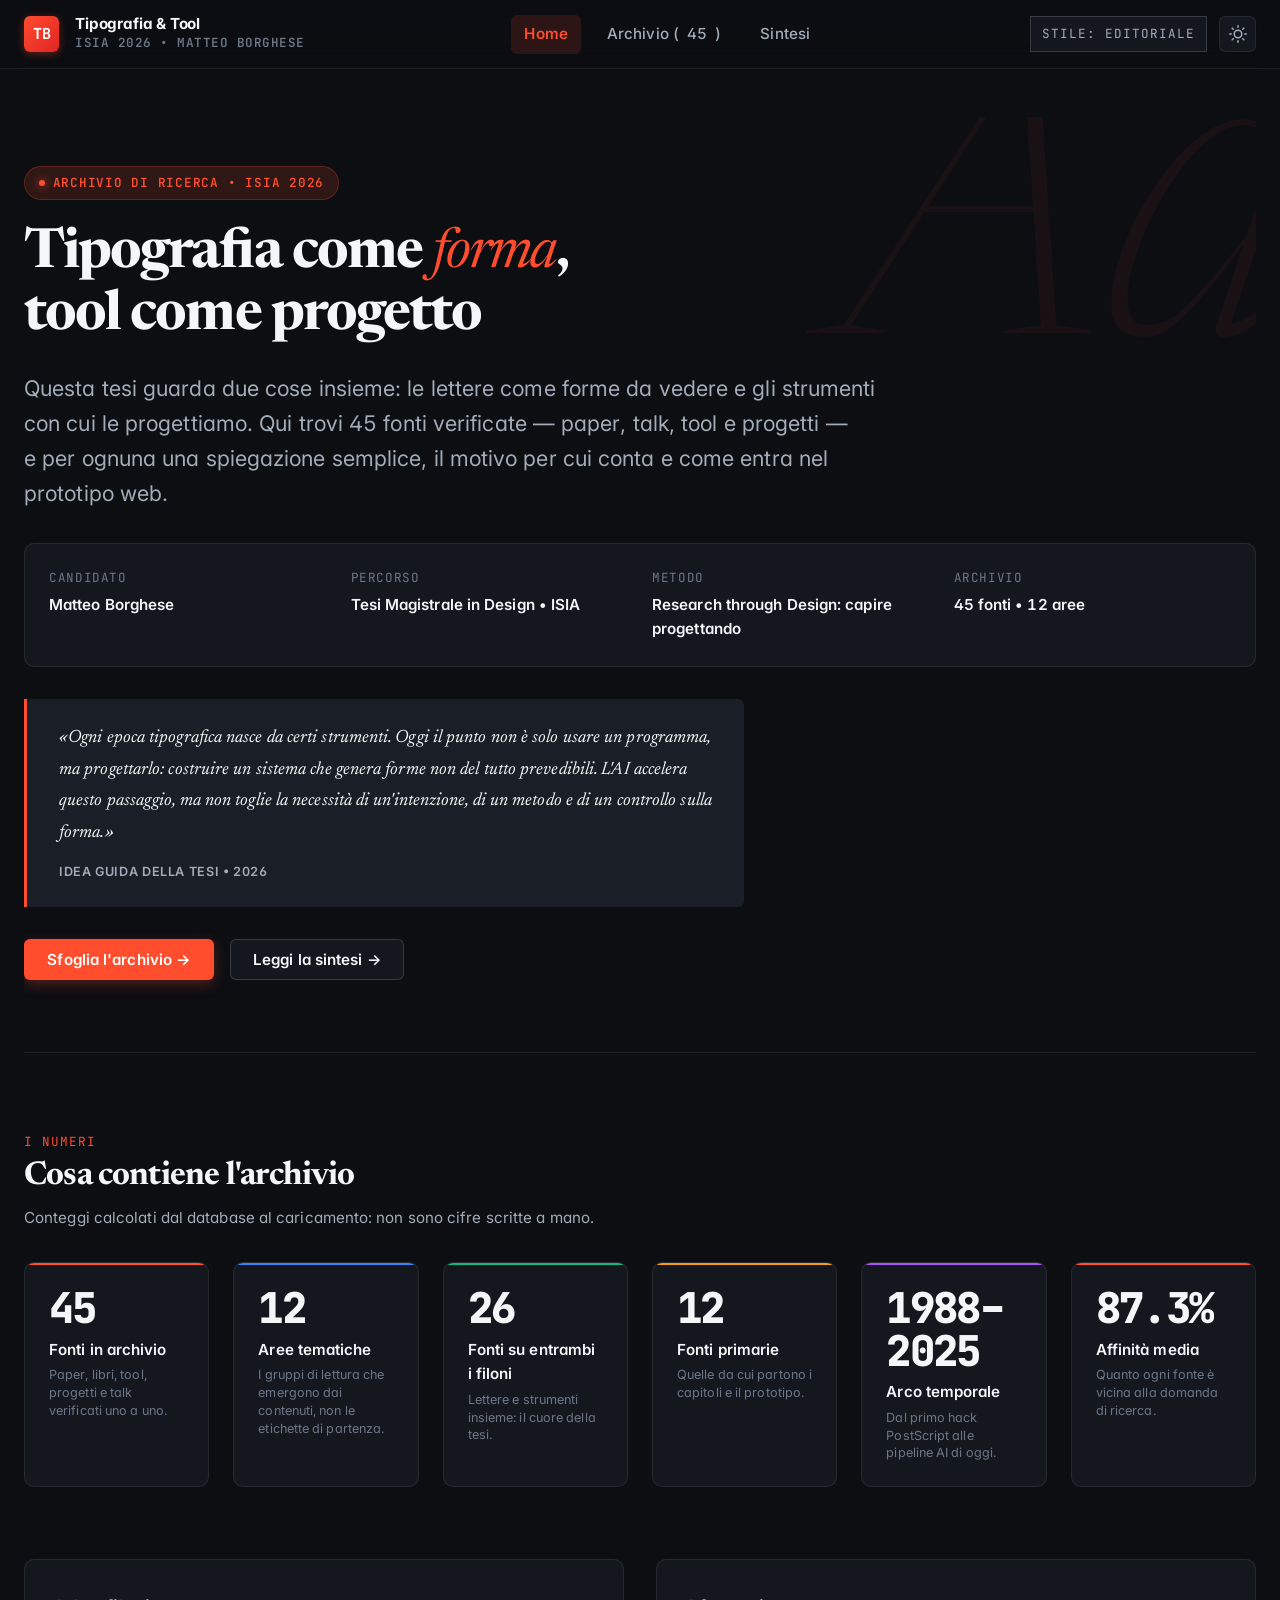
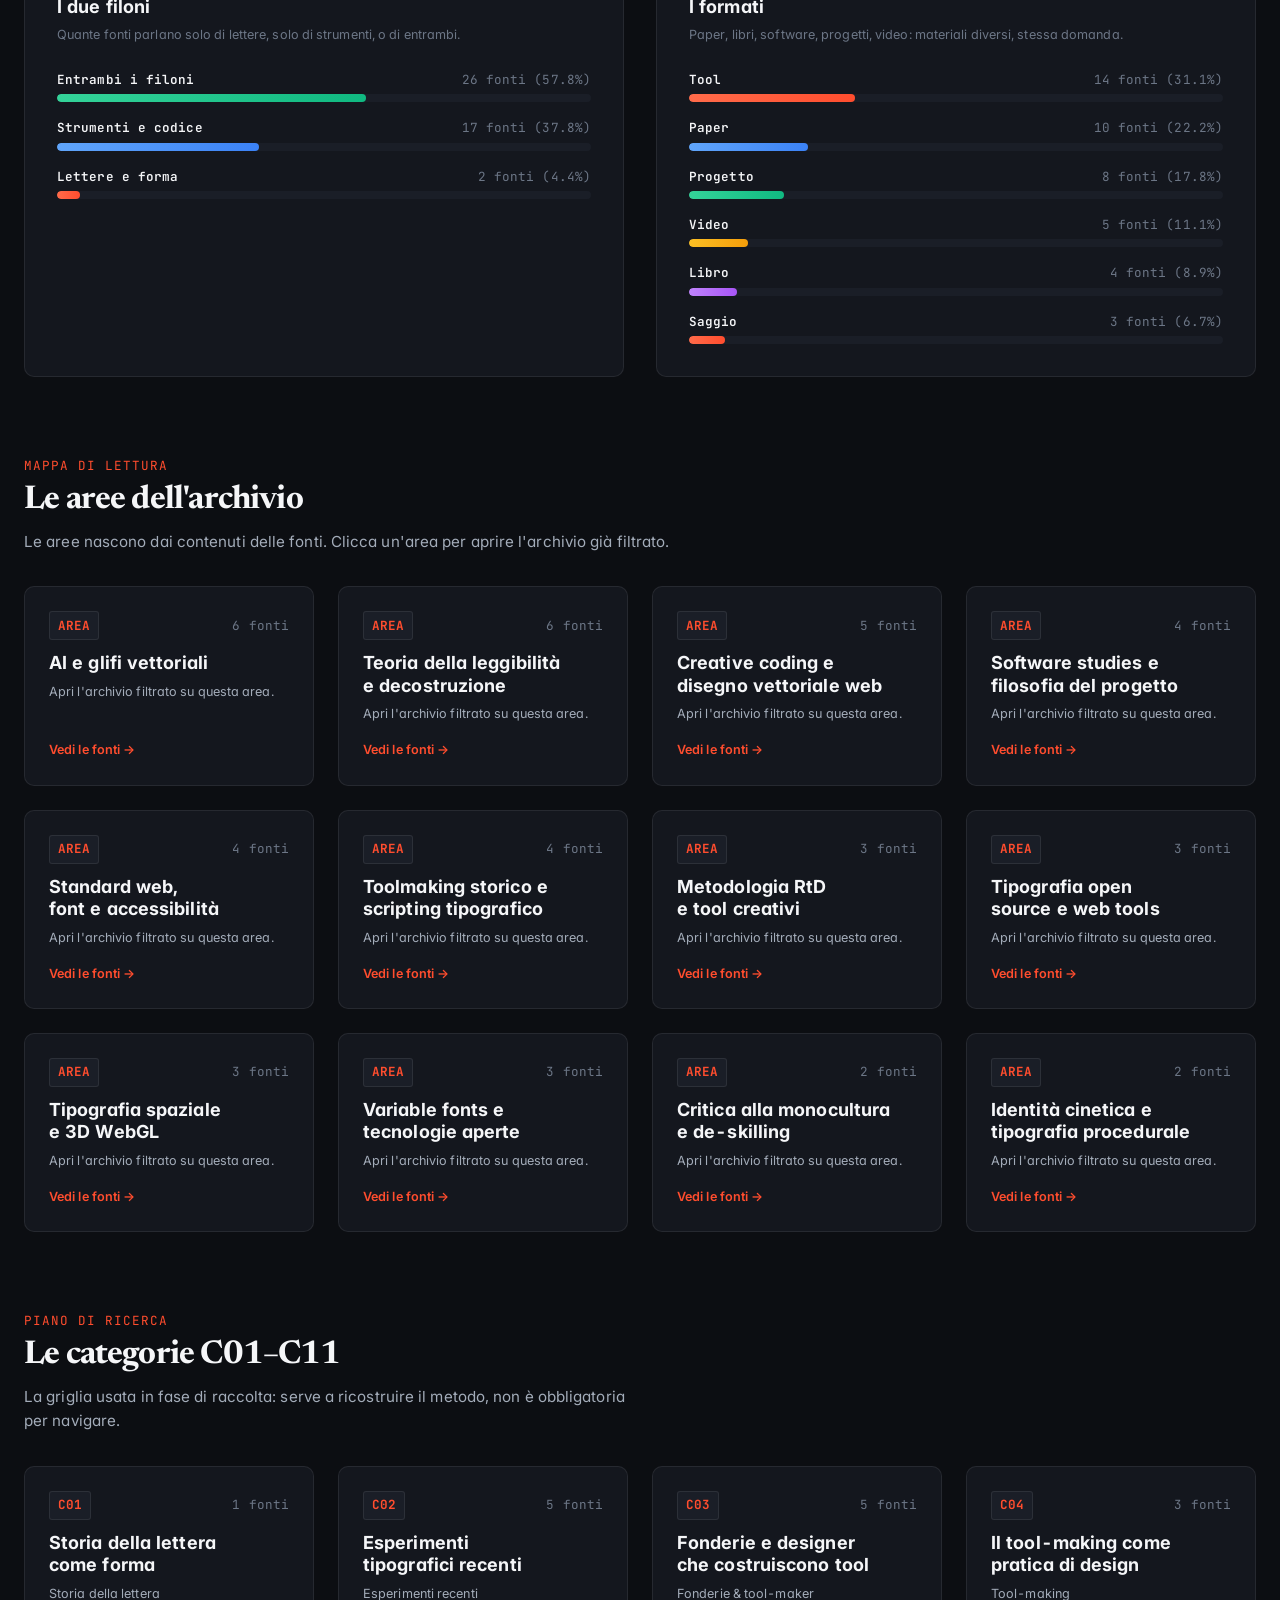
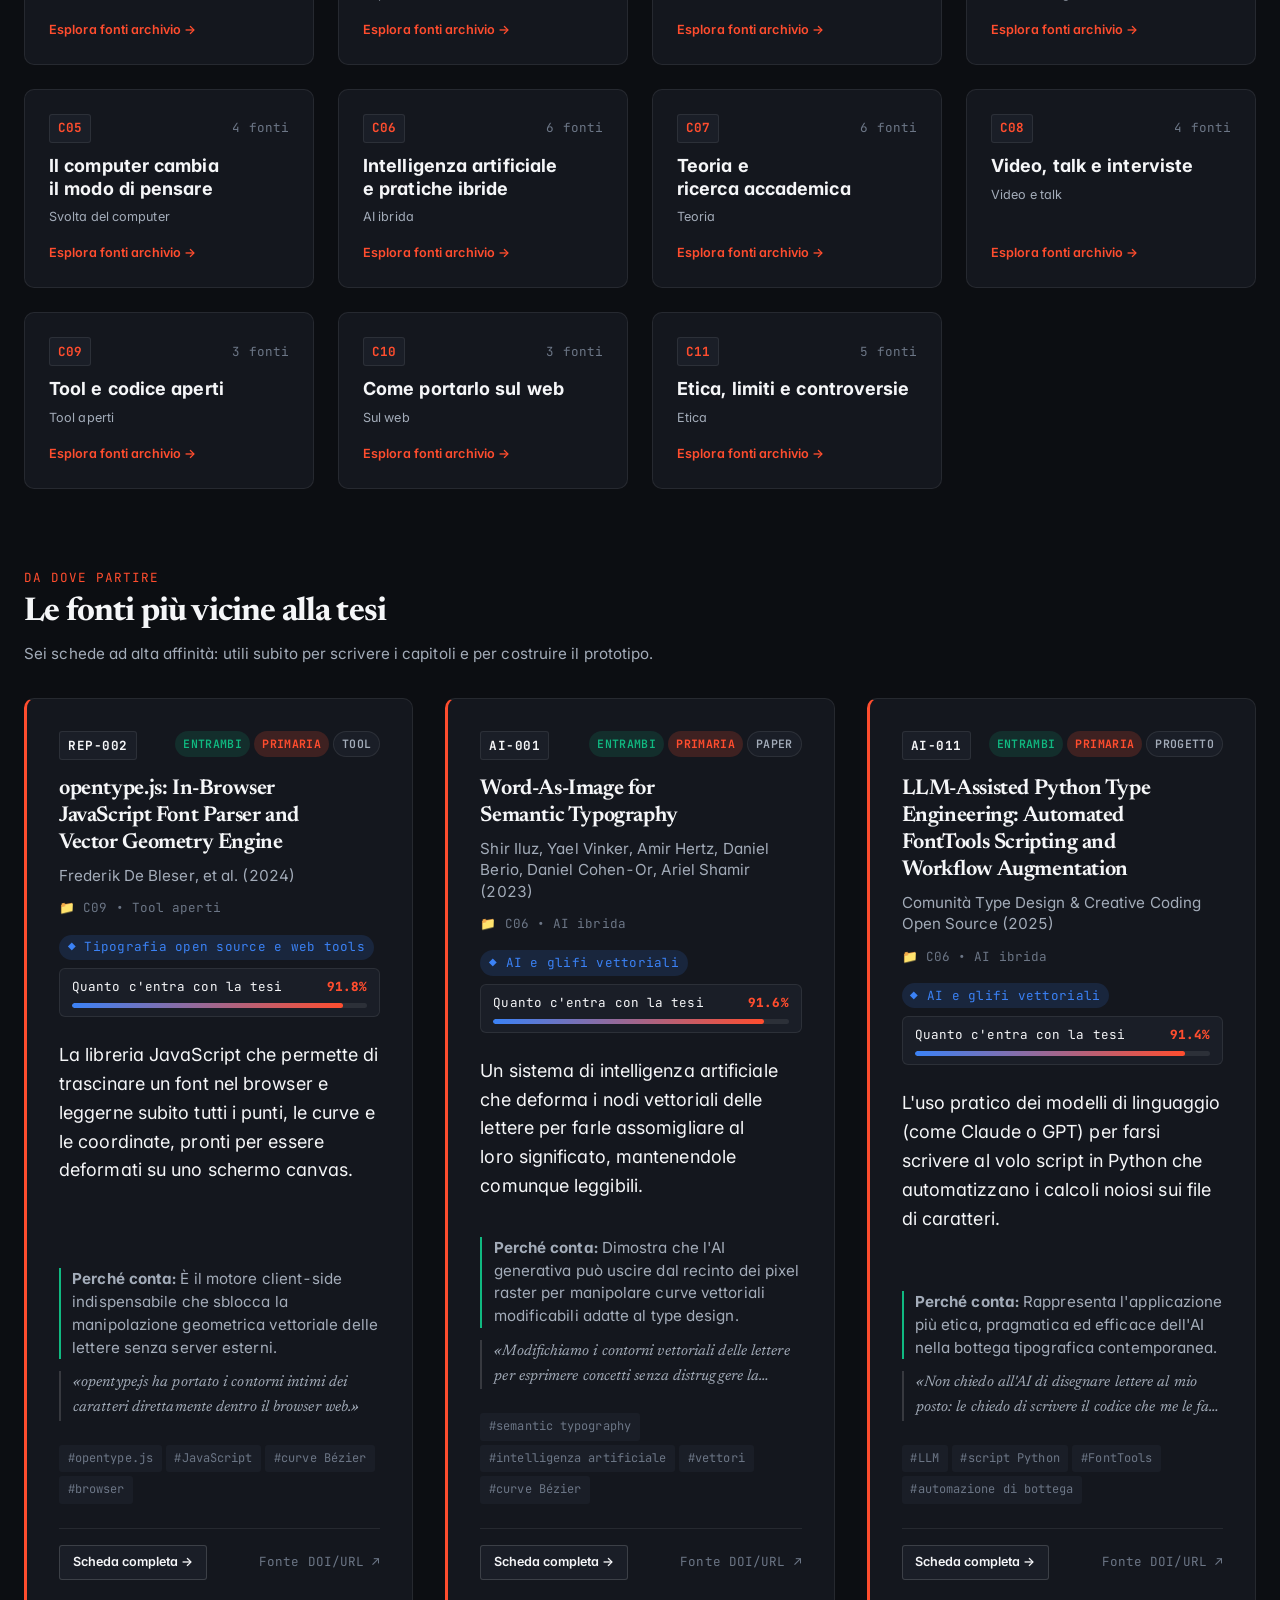
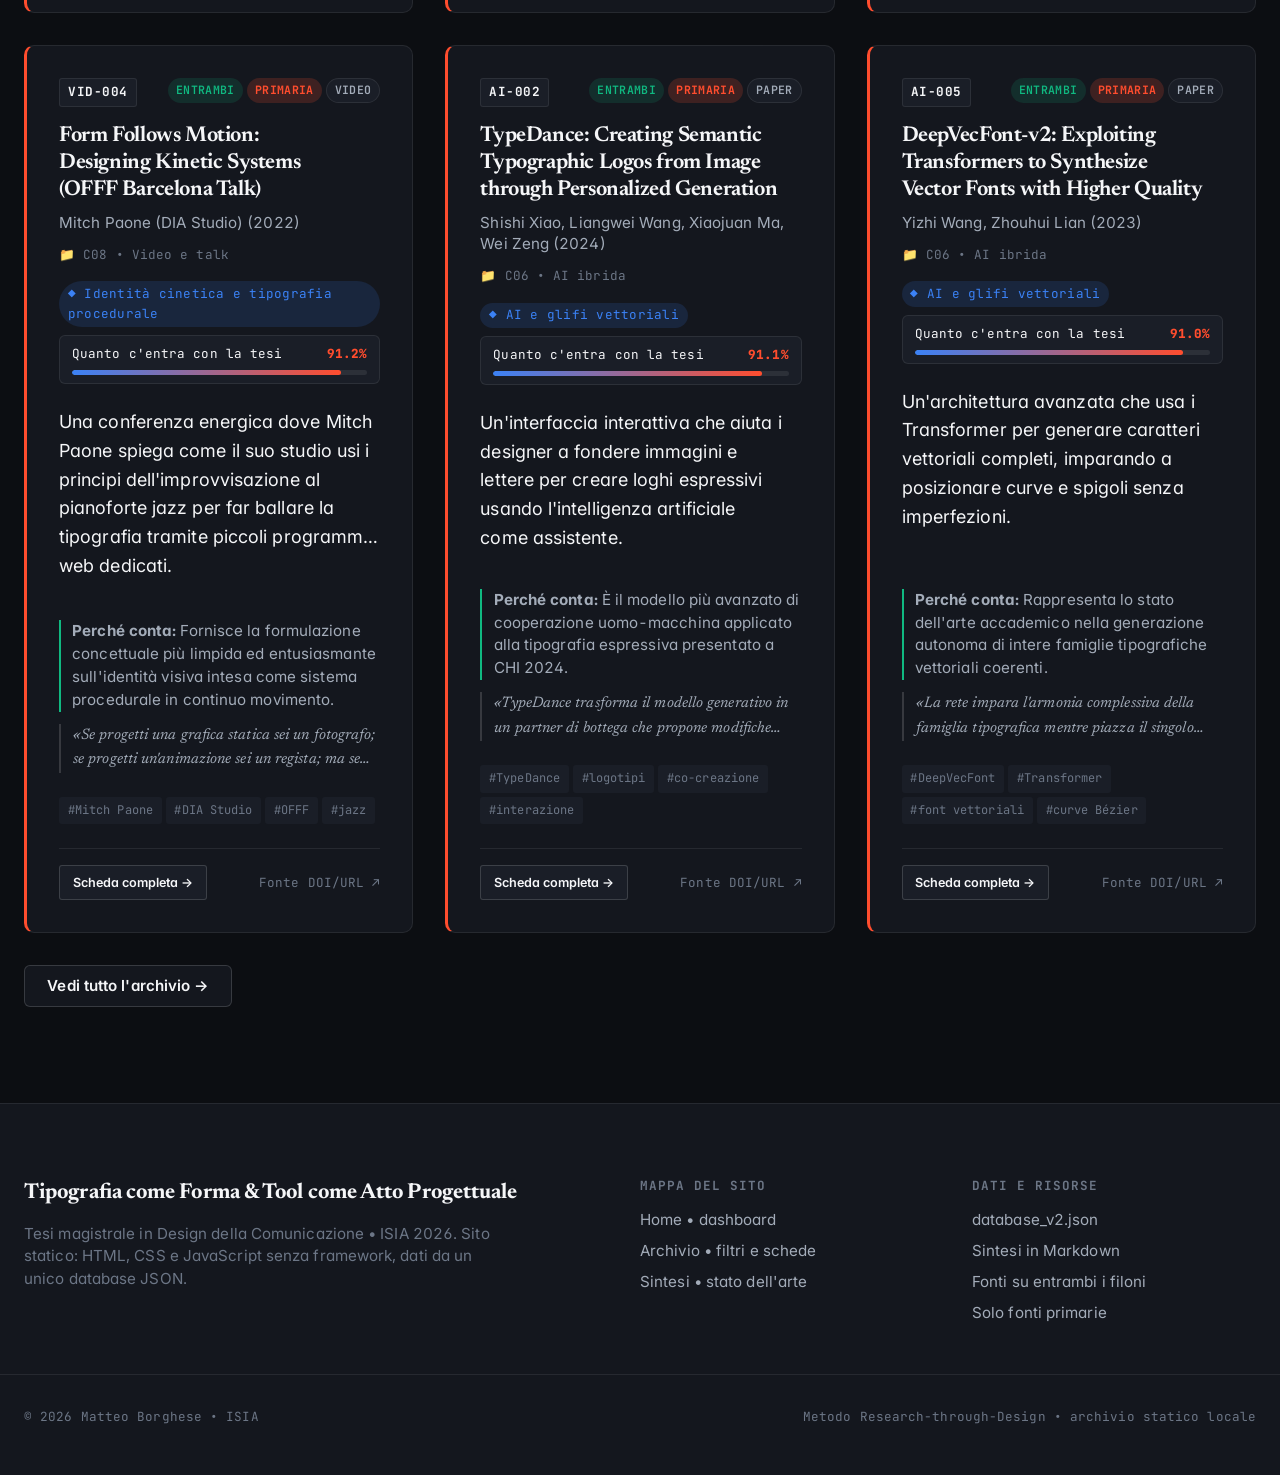
==== index.html @ 080c9d5a "Initial commit" ====
<!DOCTYPE html>
<html lang="it">
<head>
  <meta charset="UTF-8">
  <meta name="viewport" content="width=device-width, initial-scale=1.0">
  <title>Tipografia come Forma & Tool come Atto Progettuale | Tesi ISIA 2026</title>
  <meta name="description" content="Archivio di ricerca della tesi: fonti verificate su tipografia come forma e tool come atto progettuale.">
  <link rel="stylesheet" href="style.css">
  <link rel="stylesheet" href="swiss.css">
</head>
<body>
  <div class="reading-bar"></div>

  <header class="site-header">
    <div class="container nav-inner">
      <a href="index.html" class="brand">
        <span class="brand-monogram">TB</span>
        <span class="brand-text">
          <span class="brand-title">Tipografia & Tool</span>
          <span class="brand-meta">ISIA 2026 • Matteo Borghese</span>
        </span>
      </a>
      <nav>
        <ul class="nav-menu">
          <li><a class="nav-link active" href="index.html">Home</a></li>
          <li><a class="nav-link" href="sources.html">Archivio (<span class="js-source-count">45</span>)</a></li>
          <li><a class="nav-link" href="synthesis.html">Sintesi</a></li>
        </ul>
      </nav>
      <div class="nav-actions">
        <button type="button" class="theme-btn" aria-label="Cambia tema"></button>
      </div>
    </div>
  </header>

  <main class="site-main">
    <div class="container">

      <section class="hero">
        <span class="hero-pill">Archivio di ricerca • ISIA 2026</span>
        <h1 class="hero-title">Tipografia come <em>forma</em>, tool come progetto</h1>
        <p class="hero-subtitle">
          Questa tesi guarda due cose insieme: le lettere come forme da vedere e gli
          strumenti con cui le progettiamo. Qui trovi <span class="js-source-count">45</span>
          fonti verificate — paper, talk, tool e progetti — e per ognuna una spiegazione
          semplice, il motivo per cui conta e come entra nel prototipo web.
        </p>
        <div class="hero-meta-grid">
          <div class="hero-meta-item">
            <span class="hero-meta-label">Candidato</span>
            <span class="hero-meta-val">Matteo Borghese</span>
          </div>
          <div class="hero-meta-item">
            <span class="hero-meta-label">Percorso</span>
            <span class="hero-meta-val">Tesi Magistrale in Design • ISIA</span>
          </div>
          <div class="hero-meta-item">
            <span class="hero-meta-label">Metodo</span>
            <span class="hero-meta-val">Research through Design: capire progettando</span>
          </div>
          <div class="hero-meta-item">
            <span class="hero-meta-label">Archivio</span>
            <span class="hero-meta-val"><span class="js-source-count">45</span> fonti • 12 aree</span>
          </div>
        </div>
        <blockquote class="hero-quote">
          «Ogni epoca tipografica nasce da certi strumenti. Oggi il punto non è solo usare
          un programma, ma progettarlo: costruire un sistema che genera forme non del tutto
          prevedibili. L'AI accelera questo passaggio, ma non toglie la necessità di
          un'intenzione, di un metodo e di un controllo sulla forma.»
          <cite>Idea guida della tesi • 2026</cite>
        </blockquote>
        <div class="hero-cta">
          <a class="btn btn-primary" href="sources.html">Sfoglia l'archivio →</a>
          <a class="btn btn-secondary" href="synthesis.html">Leggi la sintesi →</a>
        </div>
      </section>

      <section class="section-heading">
        <span class="section-label">I numeri</span>
        <h2 class="section-title">Cosa contiene l'archivio</h2>
        <p class="section-desc">Conteggi calcolati dal database al caricamento: non sono cifre scritte a mano.</p>
      </section>
      <div class="stats-grid">
        <div class="stat-card stat-accent-vermilion">
          <div class="stat-num" id="statTotal">–</div>
          <div class="stat-label">Fonti in archivio</div>
          <div class="stat-desc">Paper, libri, tool, progetti e talk verificati uno a uno.</div>
        </div>
        <div class="stat-card stat-accent-cobalt">
          <div class="stat-num" id="statCategories">–</div>
          <div class="stat-label">Aree tematiche</div>
          <div class="stat-desc">I gruppi di lettura che emergono dai contenuti, non le etichette di partenza.</div>
        </div>
        <div class="stat-card stat-accent-emerald">
          <div class="stat-num" id="statThreadBoth">–</div>
          <div class="stat-label">Fonti su entrambi i filoni</div>
          <div class="stat-desc">Lettere e strumenti insieme: il cuore della tesi.</div>
        </div>
        <div class="stat-card stat-accent-amber">
          <div class="stat-num" id="statPrimary">–</div>
          <div class="stat-label">Fonti primarie</div>
          <div class="stat-desc">Quelle da cui partono i capitoli e il prototipo.</div>
        </div>
        <div class="stat-card stat-accent-purple">
          <div class="stat-num" id="statYears">–</div>
          <div class="stat-label">Arco temporale</div>
          <div class="stat-desc">Dal primo hack PostScript alle pipeline AI di oggi.</div>
        </div>
        <div class="stat-card stat-accent-vermilion">
          <div class="stat-num" id="statAvgAffinity">–</div>
          <div class="stat-label">Affinità media</div>
          <div class="stat-desc">Quanto ogni fonte è vicina alla domanda di ricerca.</div>
        </div>
      </div>

      <section class="distribution-row">
        <div class="dist-box">
          <div class="dist-box-title">I due filoni</div>
          <p class="dist-box-desc">Quante fonti parlano solo di lettere, solo di strumenti, o di entrambi.</p>
          <div class="chart-bar-group" id="threadBars"></div>
        </div>
        <div class="dist-box">
          <div class="dist-box-title">I formati</div>
          <p class="dist-box-desc">Paper, libri, software, progetti, video: materiali diversi, stessa domanda.</p>
          <div class="chart-bar-group" id="typeBars"></div>
        </div>
      </section>

      <section class="section-heading">
        <span class="section-label">Mappa di lettura</span>
        <h2 class="section-title">Le aree dell'archivio</h2>
        <p class="section-desc">Le aree nascono dai contenuti delle fonti. Clicca un'area per aprire l'archivio già filtrato.</p>
      </section>
      <div class="categories-grid" id="clustersGrid"></div>

      <section class="section-heading">
        <span class="section-label">Piano di ricerca</span>
        <h2 class="section-title">Le categorie C01–C11</h2>
        <p class="section-desc">La griglia usata in fase di raccolta: serve a ricostruire il metodo, non è obbligatoria per navigare.</p>
      </section>
      <div class="categories-grid" id="categoriesGrid"></div>

      <section class="section-heading">
        <span class="section-label">Da dove partire</span>
        <h2 class="section-title">Le fonti più vicine alla tesi</h2>
        <p class="section-desc">Sei schede ad alta affinità: utili subito per scrivere i capitoli e per costruire il prototipo.</p>
      </section>
      <div class="sources-grid" id="topSourcesGrid"></div>
      <p style="margin-top: var(--space-lg);">
        <a class="btn btn-secondary" href="sources.html">Vedi tutto l'archivio →</a>
      </p>

    </div>
  </main>

  <footer class="site-footer">
    <div class="container footer-inner">
      <div class="footer-col-thesis">
        <div class="footer-thesis-title">Tipografia come Forma & Tool come Atto Progettuale</div>
        <p class="footer-thesis-desc">
          Tesi magistrale in Design della Comunicazione • ISIA 2026.
          Sito statico: HTML, CSS e JavaScript senza framework, dati da un unico database JSON.
        </p>
      </div>
      <div>
        <div class="footer-links-title">Mappa del sito</div>
        <ul class="footer-links-list">
          <li><a class="footer-link" href="index.html">Home • dashboard</a></li>
          <li><a class="footer-link" href="sources.html">Archivio • filtri e schede</a></li>
          <li><a class="footer-link" href="synthesis.html">Sintesi • stato dell'arte</a></li>
        </ul>
      </div>
      <div>
        <div class="footer-links-title">Dati e risorse</div>
        <ul class="footer-links-list">
          <li><a class="footer-link" href="./data/database_v2.json">database_v2.json</a></li>
          <li><a class="footer-link" href="./data/STATE_OF_THE_ART.md">Sintesi in Markdown</a></li>
          <li><a class="footer-link" href="sources.html?thread=ENTRAMBI">Fonti su entrambi i filoni</a></li>
          <li><a class="footer-link" href="sources.html?priority=PRIMARIA">Solo fonti primarie</a></li>
        </ul>
      </div>
    </div>
    <div class="container footer-bottom">
      <span>© 2026 Matteo Borghese • ISIA</span>
      <span>Metodo Research-through-Design • archivio statico locale</span>
    </div>
  </footer>

  <script src="app.js"></script>
  <script src="swiss-switch.js"></script>
</body>
</html>
---- style.css ----
/* ==========================================================================
   TESI DI LAUREA MAGISTRALE ISIA 2026 — MATTEO BORGHESE
   ARCHIVIO DI RICERCA: TIPOGRAFIA COME FORMA & TOOL COME ATTO PROGETTUALE
   Design System Tipografico & Stili Globali
   ========================================================================== */

@import url('https://fonts.googleapis.com/css2?family=Inter:ital,opsz,wght@0,14..32,100..900;1,14..32,100..900&family=JetBrains+Mono:ital,wght@0,100..800;1,100..800&family=Newsreader:ital,opsz,wght@0,6..72,200..800;1,6..72,200..800&display=swap');

/* --- 1. VARIABILI DESIGN SYSTEM --- */
:root {
  /* Tipografia */
  --font-sans: 'Inter', -apple-system, BlinkMacSystemFont, 'Segoe UI', Roboto, Helvetica, Arial, sans-serif;
  --font-serif: 'Newsreader', Georgia, 'Times New Roman', serif;
  --font-mono: 'JetBrains Mono', 'SF Mono', Consolas, Monaco, monospace;

  /* Scala modulare fluida (Fluid Typography via clamp) */
  --step--2: clamp(0.70rem, 0.67rem + 0.15vw, 0.80rem);
  --step--1: clamp(0.84rem, 0.80rem + 0.20vw, 0.95rem);
  --step-0: clamp(1.00rem, 0.93rem + 0.35vw, 1.125rem);
  --step-1: clamp(1.18rem, 1.08rem + 0.52vw, 1.35rem);
  --step-2: clamp(1.40rem, 1.25rem + 0.75vw, 1.65rem);
  --step-3: clamp(1.68rem, 1.45rem + 1.15vw, 2.05rem);
  --step-4: clamp(2.05rem, 1.70rem + 1.75vw, 2.65rem);
  --step-5: clamp(2.50rem, 2.00rem + 2.50vw, 3.45rem);

  /* Interlinea & Ritmica tipografica */
  --lh-tight: 1.12;
  --lh-heading: 1.25;
  --lh-body: 1.62;
  --lh-relaxed: 1.75;
  --measure-prose: 68ch;
  --measure-narrow: 45ch;

  /* Spaziature armoniche */
  --space-3xs: 0.25rem;
  --space-2xs: 0.5rem;
  --space-xs: 0.75rem;
  --space-sm: 1rem;
  --space-md: 1.5rem;
  --space-lg: 2rem;
  --space-xl: 3rem;
  --space-2xl: 4.5rem;
  --space-3xl: 6rem;

  /* Raggi e bordi */
  --radius-xs: 3px;
  --radius-sm: 6px;
  --radius-md: 10px;
  --radius-lg: 16px;
  --radius-pill: 9999px;

  /* Transizioni */
  --ease-spring: cubic-bezier(0.16, 1, 0.3, 1);
  --ease-smooth: cubic-bezier(0.4, 0, 0.2, 1);
  --trans-fast: 160ms var(--ease-smooth);
  --trans-normal: 260ms var(--ease-smooth);
  --trans-spring: 400ms var(--ease-spring);
}

/* --- TEMA DARK OBSIDIAN (Default) --- */
[data-theme="dark"], :root:not([data-theme="light"]) {
  --bg-app: #0c0e12;
  --bg-surface: #14171e;
  --bg-surface-elevated: #1a1e27;
  --bg-surface-hover: #222733;
  --bg-backdrop: rgba(12, 14, 18, 0.85);

  --border-subtle: rgba(255, 255, 255, 0.08);
  --border-medium: rgba(255, 255, 255, 0.15);
  --border-strong: rgba(255, 255, 255, 0.25);

  --text-primary: #f5f6f8;
  --text-secondary: #a3acb9;
  --text-muted: #6c7686;
  --text-inverse: #0c0e12;

  /* Palette tematica per tesi */
  --accent-vermilion: #ff4d2e;     /* Segno / Tipografia */
  --accent-vermilion-subtle: rgba(255, 77, 46, 0.14);
  --accent-cobalt: #3b82f6;        /* Tool / Strumento */
  --accent-cobalt-subtle: rgba(59, 130, 246, 0.14);
  --accent-emerald: #10b981;       /* Entrambi / Convergenza */
  --accent-emerald-subtle: rgba(16, 185, 129, 0.14);
  --accent-amber: #f59e0b;         /* Priorità / Score */
  --accent-amber-subtle: rgba(245, 158, 11, 0.14);
  --accent-purple: #a855f7;        /* Gap / Sintesi */
  --accent-purple-subtle: rgba(168, 85, 247, 0.14);

  --shadow-sm: 0 1px 3px rgba(0, 0, 0, 0.4);
  --shadow-md: 0 4px 12px rgba(0, 0, 0, 0.45);
  --shadow-lg: 0 12px 32px rgba(0, 0, 0, 0.55);
  --shadow-glow: 0 0 24px rgba(255, 77, 46, 0.2);

  --code-bg: #171a21;
  --code-border: #232733;
}

/* --- TEMA LIGHT (Warm Editorial Paper) --- */
[data-theme="light"] {
  --bg-app: #f7f6f2;
  --bg-surface: #ffffff;
  --bg-surface-elevated: #f0eee8;
  --bg-surface-hover: #e7e5dc;
  --bg-backdrop: rgba(247, 246, 242, 0.88);

  --border-subtle: rgba(0, 0, 0, 0.08);
  --border-medium: rgba(0, 0, 0, 0.16);
  --border-strong: rgba(0, 0, 0, 0.28);

  --text-primary: #191c21;
  --text-secondary: #4a5260;
  --text-muted: #7d8898;
  --text-inverse: #f7f6f2;

  --accent-vermilion: #d9381e;
  --accent-vermilion-subtle: rgba(217, 56, 30, 0.12);
  --accent-cobalt: #1d6fe9;
  --accent-cobalt-subtle: rgba(29, 111, 233, 0.12);
  --accent-emerald: #059669;
  --accent-emerald-subtle: rgba(5, 150, 105, 0.12);
  --accent-amber: #d97706;
  --accent-amber-subtle: rgba(217, 119, 6, 0.12);
  --accent-purple: #9333ea;
  --accent-purple-subtle: rgba(147, 51, 234, 0.12);

  --shadow-sm: 0 1px 3px rgba(0, 0, 0, 0.07);
  --shadow-md: 0 4px 14px rgba(0, 0, 0, 0.09);
  --shadow-lg: 0 14px 34px rgba(0, 0, 0, 0.12);
  --shadow-glow: 0 0 24px rgba(217, 56, 30, 0.15);

  --code-bg: #eceae3;
  --code-border: #dcd8cf;
}

/* --- 2. RESET & BASE MICROTIPOGRAFICA --- */
*, *::before, *::after {
  box-sizing: border-box;
  margin: 0;
  padding: 0;
}

html {
  font-size: 16px;
  scroll-behavior: smooth;
  text-rendering: optimizeLegibility;
  -webkit-font-smoothing: antialiased;
  -moz-osx-font-smoothing: grayscale;
  hanging-punctuation: first last;
  font-optical-sizing: auto;
}

body {
  font-family: var(--font-sans);
  font-size: var(--step-0);
  line-height: var(--lh-body);
  color: var(--text-primary);
  background-color: var(--bg-app);
  min-height: 100vh;
  display: flex;
  flex-direction: column;
  transition: background-color var(--trans-normal), color var(--trans-normal);
  font-feature-settings: "kern" 1, "liga" 1, "calt" 1, "cv02" 1, "cv03" 1, "cv04" 1, "cv11" 1;
  font-variant-numeric: tabular-nums;
}

::selection {
  background-color: var(--accent-vermilion);
  color: #ffffff;
}

img, svg {
  display: block;
  max-width: 100%;
}

a {
  color: inherit;
  text-decoration: none;
  transition: color var(--trans-fast);
}

button, input, select {
  font: inherit;
  color: inherit;
}

/* --- 3. STRUTTURA & GRIGLIA --- */
.container {
  width: 100%;
  max-width: 1320px;
  margin-left: auto;
  margin-right: auto;
  padding-left: var(--space-md);
  padding-right: var(--space-md);
}

.site-main {
  flex: 1 0 auto;
  padding-top: var(--space-xl);
  padding-bottom: var(--space-3xl);
}

/* Header & Barra di navigazione */
.site-header {
  position: sticky;
  top: 0;
  z-index: 100;
  background-color: var(--bg-backdrop);
  backdrop-filter: blur(14px);
  -webkit-backdrop-filter: blur(14px);
  border-bottom: 1px solid var(--border-subtle);
  transition: background-color var(--trans-normal), border-color var(--trans-normal);
}

.nav-inner {
  display: flex;
  align-items: center;
  justify-content: space-between;
  height: 4.25rem;
}

.brand {
  display: flex;
  align-items: center;
  gap: var(--space-sm);
  font-weight: 600;
  letter-spacing: -0.01em;
}

.brand-monogram {
  display: inline-flex;
  align-items: center;
  justify-content: center;
  width: 2.2rem;
  height: 2.2rem;
  background: linear-gradient(135deg, var(--accent-vermilion), #e02424);
  color: #ffffff;
  font-family: var(--font-mono);
  font-weight: 700;
  font-size: var(--step--1);
  border-radius: var(--radius-sm);
  box-shadow: 0 2px 8px rgba(255, 77, 46, 0.35);
}

.brand-text {
  display: flex;
  flex-direction: column;
}

.brand-title {
  font-size: var(--step--1);
  font-weight: 700;
  line-height: 1.2;
}

.brand-meta {
  font-family: var(--font-mono);
  font-size: var(--step--2);
  color: var(--text-muted);
  letter-spacing: 0.04em;
  text-transform: uppercase;
}

.nav-menu {
  display: flex;
  align-items: center;
  gap: var(--space-xs);
  list-style: none;
}

.nav-link {
  display: inline-flex;
  align-items: center;
  gap: var(--space-2xs);
  padding: 0.45rem 0.85rem;
  font-size: var(--step--1);
  font-weight: 500;
  color: var(--text-secondary);
  border-radius: var(--radius-sm);
  transition: all var(--trans-fast);
}

.nav-link:hover {
  color: var(--text-primary);
  background-color: var(--border-subtle);
}

.nav-link.active {
  color: var(--accent-vermilion);
  background-color: var(--accent-vermilion-subtle);
  font-weight: 600;
}

.nav-actions {
  display: flex;
  align-items: center;
  gap: var(--space-xs);
}

/* Pulsante Toggle Tema */
.theme-btn {
  display: inline-flex;
  align-items: center;
  justify-content: center;
  width: 2.3rem;
  height: 2.3rem;
  border-radius: var(--radius-sm);
  background-color: var(--bg-surface);
  border: 1px solid var(--border-subtle);
  color: var(--text-secondary);
  cursor: pointer;
  transition: all var(--trans-fast);
}

.theme-btn:hover {
  color: var(--text-primary);
  border-color: var(--border-medium);
  background-color: var(--bg-surface-elevated);
}

/* Indicatore di progresso lettura */
.reading-bar {
  position: fixed;
  top: 0;
  left: 0;
  height: 3px;
  width: 0%;
  background: linear-gradient(90deg, var(--accent-vermilion), var(--accent-cobalt));
  z-index: 101;
  transition: width 0.1s ease;
}

/* --- 4. HERO SECTION (HOME) --- */
.hero {
  padding-top: var(--space-xl);
  padding-bottom: var(--space-2xl);
  border-bottom: 1px solid var(--border-subtle);
  margin-bottom: var(--space-2xl);
}

.hero-pill {
  display: inline-flex;
  align-items: center;
  gap: var(--space-2xs);
  padding: 0.35rem 0.85rem;
  background-color: var(--accent-vermilion-subtle);
  color: var(--accent-vermilion);
  border: 1px solid rgba(255, 77, 46, 0.25);
  border-radius: var(--radius-pill);
  font-family: var(--font-mono);
  font-size: var(--step--2);
  font-weight: 600;
  text-transform: uppercase;
  letter-spacing: 0.06em;
  margin-bottom: var(--space-md);
}

.hero-pill::before {
  content: "";
  display: inline-block;
  width: 6px;
  height: 6px;
  border-radius: 50%;
  background-color: var(--accent-vermilion);
  box-shadow: 0 0 8px var(--accent-vermilion);
}

.hero-title {
  font-family: var(--font-serif);
  font-size: var(--step-5);
  font-weight: 700;
  line-height: var(--lh-tight);
  letter-spacing: -0.035em;
  margin-bottom: var(--space-md);
  max-width: 18ch;
  color: var(--text-primary);
  font-optical-sizing: auto;
  text-wrap: balance;
}

.hero-title em {
  font-style: italic;
  font-weight: 400;
  color: var(--accent-vermilion);
}

.hero-subtitle {
  font-size: var(--step-1);
  line-height: var(--lh-body);
  color: var(--text-secondary);
  max-width: var(--measure-prose);
  margin-bottom: var(--space-lg);
  font-weight: 400;
}

.hero-meta-grid {
  display: grid;
  grid-template-columns: repeat(auto-fit, minmax(220px, 1fr));
  gap: var(--space-md);
  padding: var(--space-md);
  background-color: var(--bg-surface);
  border: 1px solid var(--border-subtle);
  border-radius: var(--radius-md);
  margin-bottom: var(--space-lg);
}

.hero-meta-item {
  display: flex;
  flex-direction: column;
  gap: var(--space-3xs);
}

.hero-meta-label {
  font-family: var(--font-mono);
  font-size: var(--step--2);
  color: var(--text-muted);
  text-transform: uppercase;
  letter-spacing: 0.05em;
}

.hero-meta-val {
  font-size: var(--step--1);
  font-weight: 600;
  color: var(--text-primary);
}

.hero-quote {
  position: relative;
  margin-top: var(--space-lg);
  padding: var(--space-md) var(--space-lg);
  background-color: var(--bg-surface-elevated);
  border-left: 3px solid var(--accent-vermilion);
  border-radius: 0 var(--radius-sm) var(--radius-sm) 0;
  font-family: var(--font-serif);
  font-size: var(--step-0);
  font-style: italic;
  line-height: var(--lh-relaxed);
  color: var(--text-primary);
  max-width: 72ch;
}

.hero-quote cite {
  display: block;
  margin-top: var(--space-xs);
  font-family: var(--font-sans);
  font-size: var(--step--2);
  font-style: normal;
  font-weight: 600;
  color: var(--text-secondary);
  text-transform: uppercase;
  letter-spacing: 0.05em;
}

/* Pulsanti Call To Action */
.hero-cta {
  display: flex;
  flex-wrap: wrap;
  gap: var(--space-sm);
  margin-top: var(--space-lg);
}

.btn {
  display: inline-flex;
  align-items: center;
  justify-content: center;
  gap: var(--space-2xs);
  padding: 0.75rem 1.4rem;
  font-size: var(--step--1);
  font-weight: 600;
  border-radius: var(--radius-sm);
  cursor: pointer;
  transition: all var(--trans-fast);
  border: 1px solid transparent;
  line-height: 1;
}

.btn-primary {
  background-color: var(--accent-vermilion);
  color: #ffffff;
  box-shadow: 0 4px 14px rgba(255, 77, 46, 0.3);
}

.btn-primary:hover {
  background-color: #e03c1f;
  transform: translateY(-1px);
  box-shadow: 0 6px 18px rgba(255, 77, 46, 0.4);
}

.btn-secondary {
  background-color: var(--bg-surface);
  color: var(--text-primary);
  border-color: var(--border-medium);
}

.btn-secondary:hover {
  background-color: var(--bg-surface-elevated);
  border-color: var(--border-strong);
}

/* --- 5. STATS DASHBOARD (HOME) --- */
.section-heading {
  margin-bottom: var(--space-lg);
}

.section-label {
  display: inline-block;
  font-family: var(--font-mono);
  font-size: var(--step--2);
  text-transform: uppercase;
  letter-spacing: 0.08em;
  color: var(--accent-vermilion);
  margin-bottom: var(--space-3xs);
}

.section-title {
  font-family: var(--font-serif);
  font-size: var(--step-3);
  font-weight: 700;
  letter-spacing: -0.025em;
  line-height: var(--lh-heading);
  text-wrap: balance;
  font-optical-sizing: auto;
}

.section-desc {
  font-size: var(--step--1);
  color: var(--text-secondary);
  max-width: var(--measure-prose);
  margin-top: var(--space-2xs);
}

.stats-grid {
  display: grid;
  grid-template-columns: repeat(auto-fit, minmax(180px, 1fr));
  gap: var(--space-md);
  margin-bottom: var(--space-2xl);
}

.stat-card {
  background-color: var(--bg-surface);
  border: 1px solid var(--border-subtle);
  border-radius: var(--radius-md);
  padding: var(--space-md);
  display: flex;
  flex-direction: column;
  transition: transform var(--trans-fast), border-color var(--trans-fast), box-shadow var(--trans-fast);
  position: relative;
  overflow: hidden;
}

.stat-card:hover {
  transform: translateY(-2px);
  border-color: var(--border-medium);
  box-shadow: var(--shadow-md);
}

.stat-card::before {
  content: "";
  position: absolute;
  top: 0;
  left: 0;
  right: 0;
  height: 2px;
  background-color: var(--border-subtle);
}

.stat-card.stat-accent-vermilion::before { background-color: var(--accent-vermilion); }
.stat-card.stat-accent-cobalt::before { background-color: var(--accent-cobalt); }
.stat-card.stat-accent-emerald::before { background-color: var(--accent-emerald); }
.stat-card.stat-accent-amber::before { background-color: var(--accent-amber); }
.stat-card.stat-accent-purple::before { background-color: var(--accent-purple); }

.stat-num {
  font-family: var(--font-mono);
  font-size: var(--step-4);
  font-weight: 800;
  line-height: 1;
  letter-spacing: -0.04em;
  margin-bottom: var(--space-2xs);
  color: var(--text-primary);
}

.stat-label {
  font-size: var(--step--1);
  font-weight: 600;
  color: var(--text-primary);
  margin-bottom: var(--space-3xs);
}

.stat-desc {
  font-size: var(--step--2);
  color: var(--text-muted);
  line-height: 1.4;
}

/* Grafici e barre di ripartizione */
.distribution-row {
  display: grid;
  grid-template-columns: repeat(auto-fit, minmax(320px, 1fr));
  gap: var(--space-lg);
  margin-bottom: var(--space-2xl);
}

.dist-box {
  background-color: var(--bg-surface);
  border: 1px solid var(--border-subtle);
  border-radius: var(--radius-md);
  padding: var(--space-lg);
}

.dist-box-title {
  font-size: var(--step-0);
  font-weight: 700;
  margin-bottom: var(--space-3xs);
  display: flex;
  align-items: center;
  justify-content: space-between;
}

.dist-box-desc {
  font-size: var(--step--2);
  color: var(--text-muted);
  margin-bottom: var(--space-md);
}

.chart-bar-group {
  display: flex;
  flex-direction: column;
  gap: var(--space-sm);
}

.chart-item {
  display: flex;
  flex-direction: column;
  gap: var(--space-3xs);
}

.chart-item-header {
  display: flex;
  justify-content: space-between;
  font-size: var(--step--2);
  font-family: var(--font-mono);
}

.chart-item-label {
  font-weight: 600;
  color: var(--text-primary);
}

.chart-item-val {
  color: var(--text-muted);
}

.bar-track {
  height: 8px;
  background-color: var(--bg-surface-elevated);
  border-radius: var(--radius-pill);
  overflow: hidden;
  position: relative;
}

.bar-fill {
  height: 100%;
  border-radius: var(--radius-pill);
  transition: width 0.8s var(--ease-spring);
}

.bar-fill.vermilion { background: linear-gradient(90deg, #ff6b4a, var(--accent-vermilion)); }
.bar-fill.cobalt { background: linear-gradient(90deg, #60a5fa, var(--accent-cobalt)); }
.bar-fill.emerald { background: linear-gradient(90deg, #34d399, var(--accent-emerald)); }
.bar-fill.amber { background: linear-gradient(90deg, #fbbf24, var(--accent-amber)); }
.bar-fill.purple { background: linear-gradient(90deg, #c084fc, var(--accent-purple)); }

/* Grid Categorie C01-C11 */
.categories-grid {
  display: grid;
  grid-template-columns: repeat(auto-fill, minmax(280px, 1fr));
  gap: var(--space-md);
  margin-bottom: var(--space-2xl);
}

.category-card {
  background-color: var(--bg-surface);
  border: 1px solid var(--border-subtle);
  border-radius: var(--radius-md);
  padding: var(--space-md);
  display: flex;
  flex-direction: column;
  transition: all var(--trans-fast);
  cursor: pointer;
  position: relative;
}

.category-card:hover {
  border-color: var(--accent-vermilion);
  transform: translateY(-2px);
  box-shadow: var(--shadow-md);
}

.category-card-top {
  display: flex;
  justify-content: space-between;
  align-items: center;
  margin-bottom: var(--space-xs);
}

.cat-code {
  font-family: var(--font-mono);
  font-size: var(--step--2);
  font-weight: 700;
  padding: 0.2rem 0.5rem;
  background-color: var(--bg-surface-elevated);
  border-radius: var(--radius-xs);
  color: var(--accent-vermilion);
  border: 1px solid var(--border-subtle);
}

.cat-count {
  font-family: var(--font-mono);
  font-size: var(--step--2);
  color: var(--text-muted);
}

.cat-title {
  font-size: var(--step-0);
  font-weight: 700;
  line-height: var(--lh-heading);
  margin-bottom: var(--space-2xs);
  color: var(--text-primary);
}

.cat-desc {
  font-size: var(--step--2);
  color: var(--text-secondary);
  line-height: 1.5;
  flex: 1;
}

.cat-explore-link {
  margin-top: var(--space-sm);
  font-size: var(--step--2);
  font-weight: 600;
  color: var(--accent-vermilion);
  display: inline-flex;
  align-items: center;
  gap: var(--space-3xs);
}

/* --- 6. CONTROLS & FILTERS (SOURCES) --- */
.controls-container {
  background-color: var(--bg-surface);
  border: 1px solid var(--border-subtle);
  border-radius: var(--radius-md);
  padding: var(--space-lg);
  margin-bottom: var(--space-xl);
  box-shadow: var(--shadow-sm);
}

.search-row {
  display: flex;
  gap: var(--space-sm);
  margin-bottom: var(--space-md);
}

.search-wrap {
  position: relative;
  flex: 1;
}

.search-icon {
  position: absolute;
  left: 1rem;
  top: 50%;
  transform: translateY(-50%);
  color: var(--text-muted);
  pointer-events: none;
}

.search-input {
  width: 100%;
  padding: 0.85rem 1rem 0.85rem 2.85rem;
  background-color: var(--bg-surface-elevated);
  border: 1px solid var(--border-subtle);
  border-radius: var(--radius-sm);
  font-size: var(--step-0);
  color: var(--text-primary);
  transition: all var(--trans-fast);
}

.search-input:focus {
  outline: none;
  border-color: var(--accent-vermilion);
  box-shadow: 0 0 0 3px var(--accent-vermilion-subtle);
}

.search-input::placeholder {
  color: var(--text-muted);
}

.clear-search-btn {
  position: absolute;
  right: 0.75rem;
  top: 50%;
  transform: translateY(-50%);
  background: none;
  border: none;
  color: var(--text-muted);
  cursor: pointer;
  padding: 0.25rem;
  border-radius: 50%;
  display: none;
}

.clear-search-btn.visible {
  display: block;
}

.clear-search-btn:hover {
  color: var(--text-primary);
}

/* Filtri a cascata */
.filters-grid {
  display: grid;
  grid-template-columns: repeat(auto-fit, minmax(180px, 1fr));
  gap: var(--space-sm);
  align-items: flex-end;
}

.filter-group {
  display: flex;
  flex-direction: column;
  gap: var(--space-3xs);
}

.filter-label {
  font-family: var(--font-mono);
  font-size: var(--step--2);
  text-transform: uppercase;
  letter-spacing: 0.05em;
  color: var(--text-muted);
  font-weight: 600;
}

.filter-select {
  padding: 0.65rem 0.85rem;
  background-color: var(--bg-surface-elevated);
  border: 1px solid var(--border-subtle);
  border-radius: var(--radius-sm);
  font-size: var(--step--1);
  color: var(--text-primary);
  cursor: pointer;
  transition: border-color var(--trans-fast);
  appearance: auto;
}

.filter-select:focus {
  outline: none;
  border-color: var(--accent-vermilion);
}

.filter-actions {
  display: flex;
  gap: var(--space-xs);
  align-items: center;
}

.btn-reset {
  padding: 0.65rem 1rem;
  font-size: var(--step--1);
  color: var(--text-secondary);
  background-color: transparent;
  border: 1px dashed var(--border-medium);
  border-radius: var(--radius-sm);
  cursor: pointer;
  transition: all var(--trans-fast);
  white-space: nowrap;
}

.btn-reset:hover {
  color: var(--accent-vermilion);
  border-color: var(--accent-vermilion);
  background-color: var(--accent-vermilion-subtle);
}

/* Toolbar con contatore risultati e switch vista */
.results-toolbar {
  display: flex;
  justify-content: space-between;
  align-items: center;
  margin-bottom: var(--space-lg);
  padding-bottom: var(--space-xs);
  border-bottom: 1px solid var(--border-subtle);
}

.results-count {
  font-family: var(--font-mono);
  font-size: var(--step--1);
  color: var(--text-secondary);
}

.results-count strong {
  color: var(--text-primary);
  font-weight: 700;
}

.view-options {
  display: flex;
  align-items: center;
  gap: var(--space-xs);
}

.view-btn {
  background: var(--bg-surface);
  border: 1px solid var(--border-subtle);
  border-radius: var(--radius-xs);
  color: var(--text-muted);
  width: 2rem;
  height: 2rem;
  display: inline-flex;
  align-items: center;
  justify-content: center;
  cursor: pointer;
  transition: all var(--trans-fast);
}

.view-btn.active {
  background-color: var(--bg-surface-elevated);
  color: var(--accent-vermilion);
  border-color: var(--accent-vermilion);
}

/* --- 7. CARDS GRIGLIA FONTI (SOURCES) --- */
.sources-grid {
  display: grid;
  grid-template-columns: repeat(auto-fill, minmax(360px, 1fr));
  gap: var(--space-lg);
}

.sources-grid.list-view {
  grid-template-columns: 1fr;
}

.source-card {
  background-color: var(--bg-surface);
  border: 1px solid var(--border-subtle);
  border-radius: var(--radius-md);
  padding: var(--space-lg);
  display: flex;
  flex-direction: column;
  transition: all var(--trans-fast);
  position: relative;
}

.source-card:hover {
  border-color: var(--border-strong);
  box-shadow: var(--shadow-md);
  transform: translateY(-2px);
}

.source-card.is-primary {
  border-left: 3px solid var(--accent-vermilion);
}

.source-card.is-secondary {
  border-left: 3px solid var(--accent-cobalt);
}

.source-card.is-context {
  border-left: 3px solid var(--text-muted);
}

.card-top {
  display: flex;
  justify-content: space-between;
  align-items: flex-start;
  gap: var(--space-xs);
  margin-bottom: var(--space-sm);
}

.card-id-badge {
  font-family: var(--font-mono);
  font-size: var(--step--2);
  font-weight: 700;
  letter-spacing: 0.04em;
  padding: 0.2rem 0.5rem;
  background-color: var(--bg-surface-elevated);
  border: 1px solid var(--border-subtle);
  border-radius: var(--radius-xs);
  color: var(--text-primary);
}

.card-badges {
  display: flex;
  flex-wrap: wrap;
  gap: var(--space-3xs);
}

.badge {
  display: inline-flex;
  align-items: center;
  gap: 0.25rem;
  padding: 0.15rem 0.5rem;
  font-family: var(--font-mono);
  font-size: 0.72rem;
  font-weight: 600;
  text-transform: uppercase;
  border-radius: var(--radius-pill);
  letter-spacing: 0.03em;
}

.badge-thread-tipografia { background-color: var(--accent-vermilion-subtle); color: var(--accent-vermilion); }
.badge-thread-tool { background-color: var(--accent-cobalt-subtle); color: var(--accent-cobalt); }
.badge-thread-entrambi { background-color: var(--accent-emerald-subtle); color: var(--accent-emerald); }

.badge-prio-primaria { background-color: rgba(255, 77, 46, 0.18); color: var(--accent-vermilion); font-weight: 700; }
.badge-prio-secondaria { background-color: var(--bg-surface-elevated); color: var(--text-secondary); }
.badge-prio-contesto { background-color: var(--bg-surface-elevated); color: var(--text-muted); }

.badge-type { background-color: var(--bg-surface-elevated); color: var(--text-secondary); border: 1px solid var(--border-subtle); }

.card-title {
  font-family: var(--font-serif);
  font-size: var(--step-1);
  font-weight: 650;
  line-height: var(--lh-heading);
  letter-spacing: -0.018em;
  margin-bottom: var(--space-2xs);
  color: var(--text-primary);
  text-wrap: pretty;
  font-optical-sizing: auto;
}

.card-creator {
  font-size: var(--step--1);
  color: var(--text-secondary);
  margin-bottom: var(--space-xs);
  line-height: 1.4;
}

.card-creator strong {
  color: var(--text-primary);
}

.card-meta-line {
  display: flex;
  align-items: center;
  gap: var(--space-xs);
  font-family: var(--font-mono);
  font-size: var(--step--2);
  color: var(--text-muted);
  margin-bottom: var(--space-sm);
}

/* Metro Affinità */
.card-affinity-wrap {
  margin-bottom: var(--space-md);
  padding: var(--space-2xs) var(--space-xs);
  background-color: var(--bg-surface-elevated);
  border-radius: var(--radius-sm);
  border: 1px solid var(--border-subtle);
}

.card-affinity-header {
  display: flex;
  justify-content: space-between;
  align-items: center;
  font-family: var(--font-mono);
  font-size: var(--step--2);
  margin-bottom: 0.35rem;
}

.affinity-score-val {
  font-weight: 800;
  color: var(--accent-vermilion);
}

.affinity-bar-track {
  height: 5px;
  background-color: var(--border-subtle);
  border-radius: var(--radius-pill);
  overflow: hidden;
}

.affinity-bar-fill {
  height: 100%;
  background: linear-gradient(90deg, var(--accent-cobalt), var(--accent-vermilion));
  border-radius: var(--radius-pill);
}

.card-description {
  font-size: var(--step--1);
  line-height: 1.55;
  color: var(--text-secondary);
  margin-bottom: var(--space-md);
  flex: 1;
  display: -webkit-box;
  -webkit-line-clamp: 4;
  -webkit-box-orient: vertical;
  overflow: hidden;
}

.card-quote {
  font-family: var(--font-serif);
  font-style: italic;
  font-size: var(--step--1);
  color: var(--text-primary);
  padding-left: var(--space-xs);
  border-left: 2px solid var(--border-medium);
  margin-bottom: var(--space-md);
  display: -webkit-box;
  -webkit-line-clamp: 2;
  -webkit-box-orient: vertical;
  overflow: hidden;
}

.card-tags {
  display: flex;
  flex-wrap: wrap;
  gap: var(--space-3xs);
  margin-bottom: var(--space-md);
}

.tag-chip {
  font-size: 0.72rem;
  font-family: var(--font-mono);
  padding: 0.15rem 0.45rem;
  background-color: var(--bg-surface-elevated);
  border-radius: var(--radius-xs);
  color: var(--text-muted);
  cursor: pointer;
  transition: all var(--trans-fast);
}

.tag-chip:hover {
  color: var(--accent-vermilion);
  background-color: var(--accent-vermilion-subtle);
}

.card-footer {
  display: flex;
  justify-content: space-between;
  align-items: center;
  padding-top: var(--space-sm);
  border-top: 1px solid var(--border-subtle);
  margin-top: auto;
}

.btn-detail {
  font-size: var(--step--2);
  font-weight: 600;
  padding: 0.4rem 0.8rem;
  background-color: var(--bg-surface-elevated);
  color: var(--text-primary);
  border: 1px solid var(--border-medium);
  border-radius: var(--radius-xs);
  cursor: pointer;
  transition: all var(--trans-fast);
  display: inline-flex;
  align-items: center;
  gap: 0.35rem;
}

.btn-detail:hover {
  background-color: var(--accent-vermilion);
  color: #ffffff;
  border-color: var(--accent-vermilion);
}

.card-ext-link {
  font-size: var(--step--2);
  font-family: var(--font-mono);
  color: var(--text-muted);
  display: inline-flex;
  align-items: center;
  gap: 0.25rem;
}

.card-ext-link:hover {
  color: var(--accent-cobalt);
}

/* Modifica vista elenco compatto */
.sources-grid.list-view .source-card {
  padding: var(--space-md);
}

.sources-grid.list-view .card-description {
  -webkit-line-clamp: 2;
}

/* Stato Nessun Risultato */
.no-results {
  grid-column: 1 / -1;
  text-align: center;
  padding: var(--space-3xl) var(--space-md);
  background-color: var(--bg-surface);
  border: 1px dashed var(--border-medium);
  border-radius: var(--radius-md);
}

.no-results-icon {
  font-size: var(--step-4);
  color: var(--text-muted);
  margin-bottom: var(--space-sm);
}

.no-results-title {
  font-size: var(--step-1);
  font-weight: 700;
  margin-bottom: var(--space-xs);
}

.no-results-desc {
  font-size: var(--step--1);
  color: var(--text-muted);
  margin-bottom: var(--space-md);
}

/* --- 8. MODAL SCHEDA DETTAGLIATA --- */
.modal-overlay {
  position: fixed;
  top: 0;
  left: 0;
  right: 0;
  bottom: 0;
  background-color: rgba(0, 0, 0, 0.75);
  backdrop-filter: blur(8px);
  -webkit-backdrop-filter: blur(8px);
  display: flex;
  align-items: center;
  justify-content: center;
  padding: var(--space-md);
  z-index: 200;
  opacity: 0;
  visibility: hidden;
  transition: opacity var(--trans-normal), visibility var(--trans-normal);
}

.modal-overlay.active {
  opacity: 1;
  visibility: visible;
}

.modal-dialog {
  width: 100%;
  max-width: 860px;
  max-height: 90vh;
  background-color: var(--bg-surface);
  border: 1px solid var(--border-medium);
  border-radius: var(--radius-lg);
  box-shadow: var(--shadow-lg);
  display: flex;
  flex-direction: column;
  overflow: hidden;
  transform: translateY(20px) scale(0.98);
  transition: transform var(--trans-spring);
}

.modal-overlay.active .modal-dialog {
  transform: translateY(0) scale(1);
}

.modal-header {
  padding: var(--space-lg);
  border-bottom: 1px solid var(--border-subtle);
  display: flex;
  justify-content: space-between;
  align-items: flex-start;
  gap: var(--space-md);
  background-color: var(--bg-surface-elevated);
}

.modal-header-info {
  display: flex;
  flex-direction: column;
  gap: var(--space-2xs);
}

.modal-close-btn {
  background: transparent;
  border: 1px solid var(--border-subtle);
  color: var(--text-secondary);
  width: 2.2rem;
  height: 2.2rem;
  border-radius: 50%;
  display: flex;
  align-items: center;
  justify-content: center;
  cursor: pointer;
  transition: all var(--trans-fast);
  flex-shrink: 0;
}

.modal-close-btn:hover {
  background-color: var(--accent-vermilion);
  color: #ffffff;
  border-color: var(--accent-vermilion);
}

.modal-body {
  padding: var(--space-lg);
  overflow-y: auto;
  display: flex;
  flex-direction: column;
  gap: var(--space-lg);
}

.modal-title {
  font-family: var(--font-serif);
  font-size: var(--step-2);
  font-weight: 700;
  line-height: var(--lh-heading);
}

.modal-meta-grid {
  display: grid;
  grid-template-columns: repeat(auto-fit, minmax(180px, 1fr));
  gap: var(--space-sm);
  padding: var(--space-sm) var(--space-md);
  background-color: var(--bg-surface-elevated);
  border-radius: var(--radius-sm);
  border: 1px solid var(--border-subtle);
}

.meta-field {
  display: flex;
  flex-direction: column;
  gap: 0.15rem;
}

.meta-label {
  font-family: var(--font-mono);
  font-size: var(--step--2);
  color: var(--text-muted);
  text-transform: uppercase;
  letter-spacing: 0.05em;
}

.meta-value {
  font-size: var(--step--1);
  font-weight: 600;
}

.modal-section {
  display: flex;
  flex-direction: column;
  gap: var(--space-2xs);
}

.modal-section-title {
  font-family: var(--font-mono);
  font-size: var(--step--1);
  font-weight: 700;
  text-transform: uppercase;
  letter-spacing: 0.05em;
  color: var(--accent-vermilion);
  display: flex;
  align-items: center;
  gap: var(--space-2xs);
}

.modal-prose {
  font-size: var(--step-0);
  line-height: var(--lh-relaxed);
  color: var(--text-primary);
}

.modal-quote-box {
  padding: var(--space-md);
  background-color: var(--bg-surface-elevated);
  border-left: 3px solid var(--accent-vermilion);
  border-radius: 0 var(--radius-sm) var(--radius-sm) 0;
  font-family: var(--font-serif);
  font-style: italic;
  font-size: var(--step-0);
  line-height: var(--lh-relaxed);
}

.scores-breakdown {
  display: grid;
  grid-template-columns: repeat(auto-fit, minmax(160px, 1fr));
  gap: var(--space-sm);
}

.score-box {
  padding: var(--space-sm);
  background-color: var(--bg-surface-elevated);
  border-radius: var(--radius-sm);
  border: 1px solid var(--border-subtle);
  text-align: center;
}

.score-box-label {
  font-family: var(--font-mono);
  font-size: var(--step--2);
  color: var(--text-muted);
  margin-bottom: 0.25rem;
}

.score-box-val {
  font-family: var(--font-mono);
  font-size: var(--step-2);
  font-weight: 800;
  color: var(--accent-vermilion);
}

.modal-footer {
  padding: var(--space-md) var(--space-lg);
  border-top: 1px solid var(--border-subtle);
  background-color: var(--bg-surface-elevated);
  display: flex;
  justify-content: space-between;
  align-items: center;
  flex-wrap: wrap;
  gap: var(--space-sm);
}

/* --- 9. SYNTHESIS & STATO DELL'ARTE (LONG-FORM) --- */
.synthesis-layout {
  display: grid;
  grid-template-columns: 280px 1fr;
  gap: var(--space-2xl);
  align-items: flex-start;
}

.synthesis-sidebar {
  position: sticky;
  top: 5.5rem;
  max-height: calc(100vh - 7rem);
  overflow-y: auto;
  display: flex;
  flex-direction: column;
  gap: var(--space-lg);
  padding-right: var(--space-sm);
}

.toc-box {
  background-color: var(--bg-surface);
  border: 1px solid var(--border-subtle);
  border-radius: var(--radius-md);
  padding: var(--space-md);
}

.toc-title {
  font-family: var(--font-mono);
  font-size: var(--step--2);
  text-transform: uppercase;
  letter-spacing: 0.08em;
  color: var(--text-muted);
  margin-bottom: var(--space-sm);
  font-weight: 700;
}

.toc-list {
  list-style: none;
  display: flex;
  flex-direction: column;
  gap: 0.35rem;
}

.toc-link {
  display: block;
  font-size: var(--step--2);
  color: var(--text-secondary);
  padding: 0.35rem 0.5rem;
  border-radius: var(--radius-xs);
  transition: all var(--trans-fast);
  line-height: 1.35;
}

.toc-link:hover {
  color: var(--text-primary);
  background-color: var(--bg-surface-elevated);
}

.toc-link.active {
  color: var(--accent-vermilion);
  background-color: var(--accent-vermilion-subtle);
  font-weight: 600;
  border-left: 2px solid var(--accent-vermilion);
}

/* Controlli di Lettura (Reader Toolbar) */
.reader-controls {
  background-color: var(--bg-surface);
  border: 1px solid var(--border-subtle);
  border-radius: var(--radius-md);
  padding: var(--space-md);
  display: flex;
  flex-direction: column;
  gap: var(--space-xs);
}

.reader-control-row {
  display: flex;
  justify-content: space-between;
  align-items: center;
}

.reader-control-label {
  font-family: var(--font-mono);
  font-size: var(--step--2);
  color: var(--text-muted);
}

.btn-group {
  display: inline-flex;
  border: 1px solid var(--border-subtle);
  border-radius: var(--radius-xs);
  overflow: hidden;
}

.btn-ctrl {
  background-color: var(--bg-surface-elevated);
  border: none;
  padding: 0.3rem 0.6rem;
  font-size: var(--step--2);
  cursor: pointer;
  color: var(--text-secondary);
  transition: all var(--trans-fast);
}

.btn-ctrl:hover {
  background-color: var(--border-subtle);
  color: var(--text-primary);
}

.btn-ctrl.active {
  background-color: var(--accent-vermilion);
  color: #ffffff;
}

/* Prose Editoriale per Stato dell'Arte */
.synthesis-article {
  max-width: var(--measure-prose);
  font-family: var(--font-serif);
  font-size: var(--step-0);
  line-height: var(--lh-relaxed);
  color: var(--text-primary);
  font-optical-sizing: auto;
  hanging-punctuation: first last;
}

.plain-lead {
  font-family: var(--font-sans);
  font-size: var(--step-0);
  line-height: var(--lh-body);
  color: var(--text-secondary);
  max-width: 62ch;
  margin: 0 0 var(--space-md);
}

.synthesis-article.font-sans-mode {
  font-family: var(--font-sans);
}

.synthesis-header {
  margin-bottom: var(--space-xl);
  padding-bottom: var(--space-lg);
  border-bottom: 1px solid var(--border-subtle);
}

.synthesis-title {
  font-size: var(--step-4);
  font-weight: 800;
  line-height: var(--lh-tight);
  margin-bottom: var(--space-sm);
  letter-spacing: -0.025em;
}

.synthesis-meta {
  font-family: var(--font-mono);
  font-size: var(--step--2);
  color: var(--text-muted);
  line-height: 1.6;
}

.synthesis-article h2 {
  font-family: var(--font-sans);
  font-size: var(--step-2);
  font-weight: 700;
  letter-spacing: -0.02em;
  margin-top: var(--space-2xl);
  margin-bottom: var(--space-md);
  padding-bottom: var(--space-2xs);
  border-bottom: 1px solid var(--border-subtle);
  color: var(--text-primary);
}

.synthesis-article h3 {
  font-family: var(--font-sans);
  font-size: var(--step-1);
  font-weight: 600;
  margin-top: var(--space-xl);
  margin-bottom: var(--space-xs);
  color: var(--text-primary);
}

.synthesis-article p {
  margin-bottom: var(--space-md);
}

.synthesis-article blockquote {
  margin: var(--space-lg) 0;
  padding: var(--space-md) var(--space-lg);
  background-color: var(--bg-surface);
  border-left: 3px solid var(--accent-vermilion);
  border-radius: 0 var(--radius-sm) var(--radius-sm) 0;
  font-style: italic;
  font-size: var(--step-1);
  line-height: var(--lh-body);
}

.synthesis-article pre {
  margin: var(--space-lg) 0;
  padding: var(--space-md);
  background-color: var(--code-bg);
  border: 1px solid var(--code-border);
  border-radius: var(--radius-sm);
  overflow-x: auto;
  font-family: var(--font-mono);
  font-size: var(--step--2);
  line-height: 1.5;
  color: var(--text-primary);
}

.synthesis-article code {
  font-family: var(--font-mono);
  font-size: 0.88em;
  background-color: var(--code-bg);
  padding: 0.15em 0.35em;
  border-radius: 3px;
  border: 1px solid var(--border-subtle);
}

/* Citazione inline interattiva (es. [TYP-002]) */
.cite-tag {
  display: inline-flex;
  align-items: center;
  font-family: var(--font-mono);
  font-size: 0.82em;
  font-weight: 700;
  color: var(--accent-vermilion);
  background-color: var(--accent-vermilion-subtle);
  padding: 0.1em 0.4em;
  border-radius: var(--radius-xs);
  border: 1px solid rgba(255, 77, 46, 0.25);
  cursor: pointer;
  transition: all var(--trans-fast);
  vertical-align: 1px;
}

.cite-tag:hover {
  background-color: var(--accent-vermilion);
  color: #ffffff;
  text-decoration: none;
}

/* Tabella Comparativa Hype vs Evidenza */
.comparison-table-wrap {
  margin: var(--space-xl) 0;
  overflow-x: auto;
  border: 1px solid var(--border-subtle);
  border-radius: var(--radius-md);
}

.comparison-table {
  width: 100%;
  border-collapse: collapse;
  font-family: var(--font-sans);
  font-size: var(--step--1);
  text-align: left;
}

.comparison-table th {
  background-color: var(--bg-surface-elevated);
  padding: var(--space-sm) var(--space-md);
  font-weight: 700;
  font-family: var(--font-mono);
  font-size: var(--step--2);
  text-transform: uppercase;
  letter-spacing: 0.05em;
  border-bottom: 1px solid var(--border-medium);
}

.comparison-table td {
  padding: var(--space-md);
  border-bottom: 1px solid var(--border-subtle);
  vertical-align: top;
  line-height: 1.55;
}

.comparison-table tr:last-child td {
  border-bottom: none;
}

.comparison-table .col-hype {
  color: #ef4444;
  font-style: italic;
  background-color: rgba(239, 68, 68, 0.04);
}

.comparison-table .col-evidenza {
  color: var(--text-primary);
}

/* Gap di Ricerca (GAP-01..07) */
.gap-cards-list {
  display: flex;
  flex-direction: column;
  gap: var(--space-md);
  margin: var(--space-xl) 0;
}

.gap-card {
  background-color: var(--bg-surface);
  border: 1px solid var(--border-subtle);
  border-left: 3px solid var(--accent-purple);
  border-radius: 0 var(--radius-md) var(--radius-md) 0;
  padding: var(--space-md) var(--space-lg);
  font-family: var(--font-sans);
}

.gap-card-header {
  display: flex;
  align-items: center;
  gap: var(--space-xs);
  margin-bottom: var(--space-2xs);
}

.gap-badge {
  font-family: var(--font-mono);
  font-size: var(--step--2);
  font-weight: 700;
  padding: 0.2rem 0.5rem;
  background-color: var(--accent-purple-subtle);
  color: var(--accent-purple);
  border-radius: var(--radius-xs);
}

.gap-title {
  font-size: var(--step-0);
  font-weight: 700;
  color: var(--text-primary);
}

.gap-desc {
  font-size: var(--step--1);
  color: var(--text-secondary);
  line-height: 1.55;
}

/* Azioni Operative (Azioni 1..10) */
.actions-list {
  display: flex;
  flex-direction: column;
  gap: var(--space-sm);
  margin: var(--space-xl) 0;
  list-style: none;
  font-family: var(--font-sans);
}

.action-item {
  display: flex;
  gap: var(--space-sm);
  padding: var(--space-md);
  background-color: var(--bg-surface);
  border: 1px solid var(--border-subtle);
  border-radius: var(--radius-sm);
}

.action-number {
  font-family: var(--font-mono);
  font-size: var(--step--1);
  font-weight: 800;
  color: var(--accent-vermilion);
  width: 2rem;
  height: 2rem;
  background-color: var(--accent-vermilion-subtle);
  border-radius: 50%;
  display: flex;
  align-items: center;
  justify-content: center;
  flex-shrink: 0;
}

.action-content {
  display: flex;
  flex-direction: column;
  gap: 0.2rem;
}

.action-title {
  font-size: var(--step--1);
  font-weight: 700;
  color: var(--text-primary);
}

.action-desc {
  font-size: var(--step--1);
  color: var(--text-secondary);
  line-height: 1.5;
}

/* --- 10. FOOTER --- */
.site-footer {
  background-color: var(--bg-surface);
  border-top: 1px solid var(--border-subtle);
  padding-top: var(--space-2xl);
  padding-bottom: var(--space-xl);
  font-size: var(--step--1);
  color: var(--text-secondary);
}

.footer-inner {
  display: grid;
  grid-template-columns: 2fr 1fr 1fr;
  gap: var(--space-xl);
  margin-bottom: var(--space-xl);
}

.footer-col-thesis {
  display: flex;
  flex-direction: column;
  gap: var(--space-xs);
}

.footer-thesis-title {
  font-family: var(--font-serif);
  font-size: var(--step-1);
  font-weight: 700;
  color: var(--text-primary);
}

.footer-thesis-desc {
  font-size: var(--step--1);
  color: var(--text-muted);
  max-width: 48ch;
  line-height: 1.5;
}

.footer-links-title {
  font-family: var(--font-mono);
  font-size: var(--step--2);
  text-transform: uppercase;
  letter-spacing: 0.08em;
  color: var(--text-muted);
  margin-bottom: var(--space-xs);
  font-weight: 700;
}

.footer-links-list {
  list-style: none;
  display: flex;
  flex-direction: column;
  gap: 0.4rem;
}

.footer-link {
  color: var(--text-secondary);
  transition: color var(--trans-fast);
}

.footer-link:hover {
  color: var(--accent-vermilion);
}

.footer-bottom {
  display: flex;
  justify-content: space-between;
  align-items: center;
  padding-top: var(--space-lg);
  border-top: 1px solid var(--border-subtle);
  font-family: var(--font-mono);
  font-size: var(--step--2);
  color: var(--text-muted);
}

.footer-bottom a {
  color: var(--accent-vermilion);
}

.cluster-chip-row {
  display: flex;
  flex-wrap: wrap;
  gap: 0.4rem;
  margin-bottom: var(--space-md);
}

.cluster-chip {
  border: 1px solid var(--border-subtle);
  background: var(--bg-surface-elevated);
  color: var(--text-secondary);
  border-radius: var(--radius-pill);
  padding: 0.28rem 0.7rem;
  font-size: var(--step--2);
  font-weight: 600;
  cursor: pointer;
  transition: all var(--trans-fast);
}

.cluster-chip:hover,
.cluster-chip.is-active {
  border-color: var(--accent-vermilion);
  color: var(--accent-vermilion);
  background: var(--accent-vermilion-subtle);
}

.card-cluster {
  font-family: var(--font-mono);
  font-size: var(--step--2);
  letter-spacing: 0.02em;
  color: var(--accent-cobalt);
  margin-bottom: var(--space-2xs);
}

.card-why {
  font-size: var(--step--1);
  color: var(--text-secondary);
  line-height: 1.5;
  margin: var(--space-xs) 0;
}

.insight-box {
  background: var(--bg-surface-elevated);
  border: 1px solid var(--border-subtle);
  border-radius: var(--radius-sm);
  padding: var(--space-sm) var(--space-md);
  margin-bottom: var(--space-sm);
}

.insight-box strong {
  display: block;
  font-family: var(--font-mono);
  font-size: var(--step--2);
  letter-spacing: 0.06em;
  text-transform: uppercase;
  color: var(--accent-vermilion);
  margin-bottom: 0.3rem;
}

/* --- 11. MEDIA QUERIES (RESPONSIVE) --- */
@media (max-width: 1024px) {
  .synthesis-layout {
    grid-template-columns: 1fr;
  }

  .synthesis-sidebar {
    position: static;
    max-height: none;
    margin-bottom: var(--space-xl);
  }

  .footer-inner {
    grid-template-columns: 1fr 1fr;
  }
}

@media (max-width: 768px) {
  .nav-menu {
    gap: 0.25rem;
  }

  .nav-link {
    padding: 0.35rem 0.55rem;
    font-size: var(--step--2);
  }

  .sources-grid {
    grid-template-columns: 1fr;
  }

  .footer-inner {
    grid-template-columns: 1fr;
    gap: var(--space-lg);
  }

  .footer-bottom {
    flex-direction: column;
    gap: var(--space-xs);
    text-align: center;
  }

  .search-row {
    flex-direction: column;
  }
}
/* ==========================================================================
   UPDATE VISIVO & TESTI — 25 OTTOBRE 2026
   Blocco da ACCODARE in fondo a style.css
   ========================================================================== */

/* --- 1. Micro-tipografia e ritmo --- */
body { letter-spacing: 0.005em; }
h1, h2, h3, .hero-title, .section-title, .card-title { text-wrap: balance; }
p { text-wrap: pretty; }

/* --- 2. Hero: ornamento tipografico (la lettera come forma) --- */
.hero { position: relative; overflow: hidden; }
.hero::after {
  content: "Aa";
  position: absolute;
  right: -3rem;
  top: -4rem;
  font-family: var(--font-serif);
  font-style: italic;
  font-weight: 200;
  font-size: clamp(14rem, 32vw, 28rem);
  line-height: 0.9;
  color: var(--accent-vermilion);
  opacity: 0.05;
  pointer-events: none;
  user-select: none;
}
[data-theme="light"] .hero::after { opacity: 0.07; }

/* --- 3. Card: il testo semplice passa in primo piano --- */
.card-description {
  color: var(--text-primary);
  font-size: var(--step-0);
  line-height: 1.6;
  -webkit-line-clamp: 5;
}
.sources-grid.list-view .card-description { -webkit-line-clamp: 2; }
.card-why {
  border-left: 2px solid var(--accent-emerald);
  padding-left: 0.7rem;
  color: var(--text-secondary);
}
.card-cluster {
  display: inline-flex;
  align-items: center;
  gap: 0.35rem;
  padding: 0.15rem 0.55rem;
  background: var(--accent-cobalt-subtle);
  border-radius: var(--radius-pill);
  color: var(--accent-cobalt);
  width: fit-content;
}
.card-quote { color: var(--text-secondary); }

/* --- 4. Modal: box "in parole semplici" più leggibili --- */
.insight-box {
  border-left: 3px solid var(--accent-cobalt);
  background: var(--bg-surface);
}
.insight-box strong { color: var(--accent-cobalt); }
.modal-section-title { letter-spacing: 0.08em; }

/* --- 5. Toolbar e filtri: gerarchia più chiara --- */
.results-toolbar { gap: var(--space-sm); flex-wrap: wrap; }
.filter-select { min-height: 2.6rem; }
.tag-chip { padding: 0.25rem 0.55rem; font-size: 0.75rem; }

/* --- 6. Accessibilità e stati --- */
:focus-visible {
  outline: 2px solid var(--accent-cobalt);
  outline-offset: 2px;
  border-radius: var(--radius-xs);
}
.source-card:focus-within { border-color: var(--accent-cobalt); }
@media (prefers-reduced-motion: reduce) {
  *, *::before, *::after {
    animation-duration: 0.01ms !important;
    transition-duration: 0.01ms !important;
    scroll-behavior: auto !important;
  }
}

/* --- 7. Scrollbar coerente con il tema --- */
::-webkit-scrollbar { width: 10px; height: 10px; }
::-webkit-scrollbar-track { background: var(--bg-app); }
::-webkit-scrollbar-thumb {
  background: var(--border-medium);
  border-radius: var(--radius-pill);
  border: 2px solid var(--bg-app);
}
::-webkit-scrollbar-thumb:hover { background: var(--border-strong); }

/* --- 8. Stampa: la tesi si può anche stampare --- */
@media print {
  .site-header, .reading-bar, .controls-container, .results-toolbar,
  .theme-btn, .site-footer, .card-footer, .modal-overlay { display: none !important; }
  body { background: #ffffff; color: #000000; }
  .source-card { break-inside: avoid; border: 1px solid #cccccc; box-shadow: none; }
  a[href^="http"]::after { content: " → " attr(href); font-size: 0.8em; color: #555555; }
}
---- swiss.css ----
/* ==========================================================================
   STILE SVIZZERO — International Typographic Style
   Override reversibile: attivo SOLO con <html data-style="swiss">.
   I colori NON cambiano: restano le variabili del design system attuale.
   ========================================================================== */

/* Pulsante interruttore (visibile in entrambi gli stili) */
.style-btn {
  font-family: var(--font-mono);
  font-size: var(--step--2);
  text-transform: uppercase;
  letter-spacing: .08em;
  padding: .45rem .7rem;
  background: var(--bg-surface);
  color: var(--text-secondary);
  border: 1px solid var(--border-medium);
  border-radius: 0;
  cursor: pointer;
}
.style-btn:hover { color: var(--text-primary); border-color: var(--accent-vermilion); }

/* ---------- 1. Geometria: angoli vivi, niente ombre, niente gradienti ---------- */
html[data-style="swiss"] {
  --radius-xs: 0; --radius-sm: 0; --radius-md: 0; --radius-lg: 0; --radius-pill: 0;
  --shadow-sm: none; --shadow-md: none; --shadow-lg: none; --shadow-glow: none;
  --font-serif: var(--font-sans);
}
html[data-style="swiss"] *,
html[data-style="swiss"] *::before,
html[data-style="swiss"] *::after { transition: none !important; }

html[data-style="swiss"] .bar-fill.vermilion { background: var(--accent-vermilion); }
html[data-style="swiss"] .bar-fill.cobalt    { background: var(--accent-cobalt); }
html[data-style="swiss"] .bar-fill.emerald   { background: var(--accent-emerald); }
html[data-style="swiss"] .bar-fill.amber     { background: var(--accent-amber); }
html[data-style="swiss"] .bar-fill.purple    { background: var(--accent-purple); }
html[data-style="swiss"] .affinity-bar-fill  { background: var(--accent-vermilion); }
html[data-style="swiss"] .brand-monogram     { border-radius: 0; box-shadow: none; }

/* ---------- 2. Tipografia: solo grotesque, gerarchia per peso e corpo ---------- */
html[data-style="swiss"] .hero-title,
html[data-style="swiss"] .section-title,
html[data-style="swiss"] .card-title,
html[data-style="swiss"] .modal-title,
html[data-style="swiss"] .synthesis-title {
  font-family: var(--font-sans);
  font-weight: 800;
  font-style: normal;
  letter-spacing: -0.03em;
}
html[data-style="swiss"] .hero-title em { font-style: normal; }
html[data-style="swiss"] .hero-quote,
html[data-style="swiss"] .card-quote,
html[data-style="swiss"] .modal-quote-box,
html[data-style="swiss"] .synthesis-article,
html[data-style="swiss"] .synthesis-article blockquote {
  font-family: var(--font-sans);
  font-style: normal;
}
html[data-style="swiss"] .nav-link,
html[data-style="swiss"] .badge,
html[data-style="swiss"] .filter-label,
html[data-style="swiss"] .meta-label,
html[data-style="swiss"] .modal-section-title,
html[data-style="swiss"] .cat-explore-link,
html[data-style="swiss"] .btn-detail {
  text-transform: uppercase;
  letter-spacing: .1em;
  font-size: .7rem;
  font-weight: 700;
  font-family: var(--font-sans);
}
html[data-style="swiss"] .btn {
  text-transform: uppercase;
  letter-spacing: .1em;
  font-size: var(--step--1);
}
html[data-style="swiss"] .section-label {
  background: var(--accent-vermilion);
  color: #ffffff;
  padding: .25rem .6rem;
}
html[data-style="swiss"] .stat-num { font-family: var(--font-sans); font-weight: 800; }

/* ---------- 3. Regole strutturali al posto di bordi morbidi ---------- */
html[data-style="swiss"] .site-header {
  backdrop-filter: none;
  -webkit-backdrop-filter: none;
  background: var(--bg-app);
  border-bottom: 2px solid var(--accent-vermilion);
}
html[data-style="swiss"] .reading-bar { background: var(--accent-vermilion); }
html[data-style="swiss"] .hero-meta-grid {
  background: transparent;
  border: 0;
  border-top: 1px solid var(--border-medium);
  border-bottom: 1px solid var(--border-medium);
  border-radius: 0;
  padding: var(--space-sm) 0;
}
html[data-style="swiss"] .hero-meta-item { border-right: 1px solid var(--border-subtle); padding-right: var(--space-md); }
html[data-style="swiss"] .hero-meta-item:last-child { border-right: 0; }

/* ---------- 4. Archivio: griglia a celle con filetti, non card flottanti ---------- */
html[data-style="swiss"] .sources-grid { gap: 0; border-top: 1px solid var(--border-medium); }
html[data-style="swiss"] .source-card {
  background: transparent;
  border: 0;
  border-bottom: 1px solid var(--border-subtle);
  border-right: 1px solid var(--border-subtle);
  border-left: 0 !important;
  border-radius: 0;
  box-shadow: none;
  transform: none;
  padding: var(--space-lg) var(--space-md);
}
html[data-style="swiss"] .source-card:hover { transform: none; box-shadow: none; background: var(--bg-surface); }
html[data-style="swiss"] .source-card.is-primary::after {
  content: "";
  position: absolute;
  top: -1px; left: 0;
  width: 2.5rem; height: 3px;
  background: var(--accent-vermilion);
}
html[data-style="swiss"] .badge,
html[data-style="swiss"] .tag-chip,
html[data-style="swiss"] .card-id-badge,
html[data-style="swiss"] .cluster-chip { border-radius: 0; }
html[data-style="swiss"] .cluster-chip.is-active {
  background: var(--accent-vermilion);
  border-color: var(--accent-vermilion);
  color: #ffffff;
}

/* ---------- 5. Superfici piatte ovunque ---------- */
html[data-style="swiss"] .stat-card,
html[data-style="swiss"] .dist-box,
html[data-style="swiss"] .category-card,
html[data-style="swiss"] .controls-container,
html[data-style="swiss"] .toc-box,
html[data-style="swiss"] .reader-controls,
html[data-style="swiss"] .gap-card,
html[data-style="swiss"] .action-item,
html[data-style="swiss"] .insight-box,
html[data-style="swiss"] .modal-dialog,
html[data-style="swiss"] .modal-header,
html[data-style="swiss"] .modal-footer,
html[data-style="swiss"] .search-input,
html[data-style="swiss"] .filter-select,
html[data-style="swiss"] .btn-reset,
html[data-style="swiss"] .view-btn,
html[data-style="swiss"] .theme-btn,
html[data-style="swiss"] .modal-close-btn,
html[data-style="swiss"] .cite-tag { border-radius: 0; box-shadow: none; }
html[data-style="swiss"] .stat-card:hover,
html[data-style="swiss"] .category-card:hover { transform: none; }

/* ---------- 6. Sintesi: titoli di capitolo con regola rossa ---------- */
html[data-style="swiss"] .synthesis-article h2 { border-bottom: 2px solid var(--accent-vermilion); }
html[data-style="swiss"] .comparison-table th { border-bottom: 2px solid var(--accent-vermilion); }
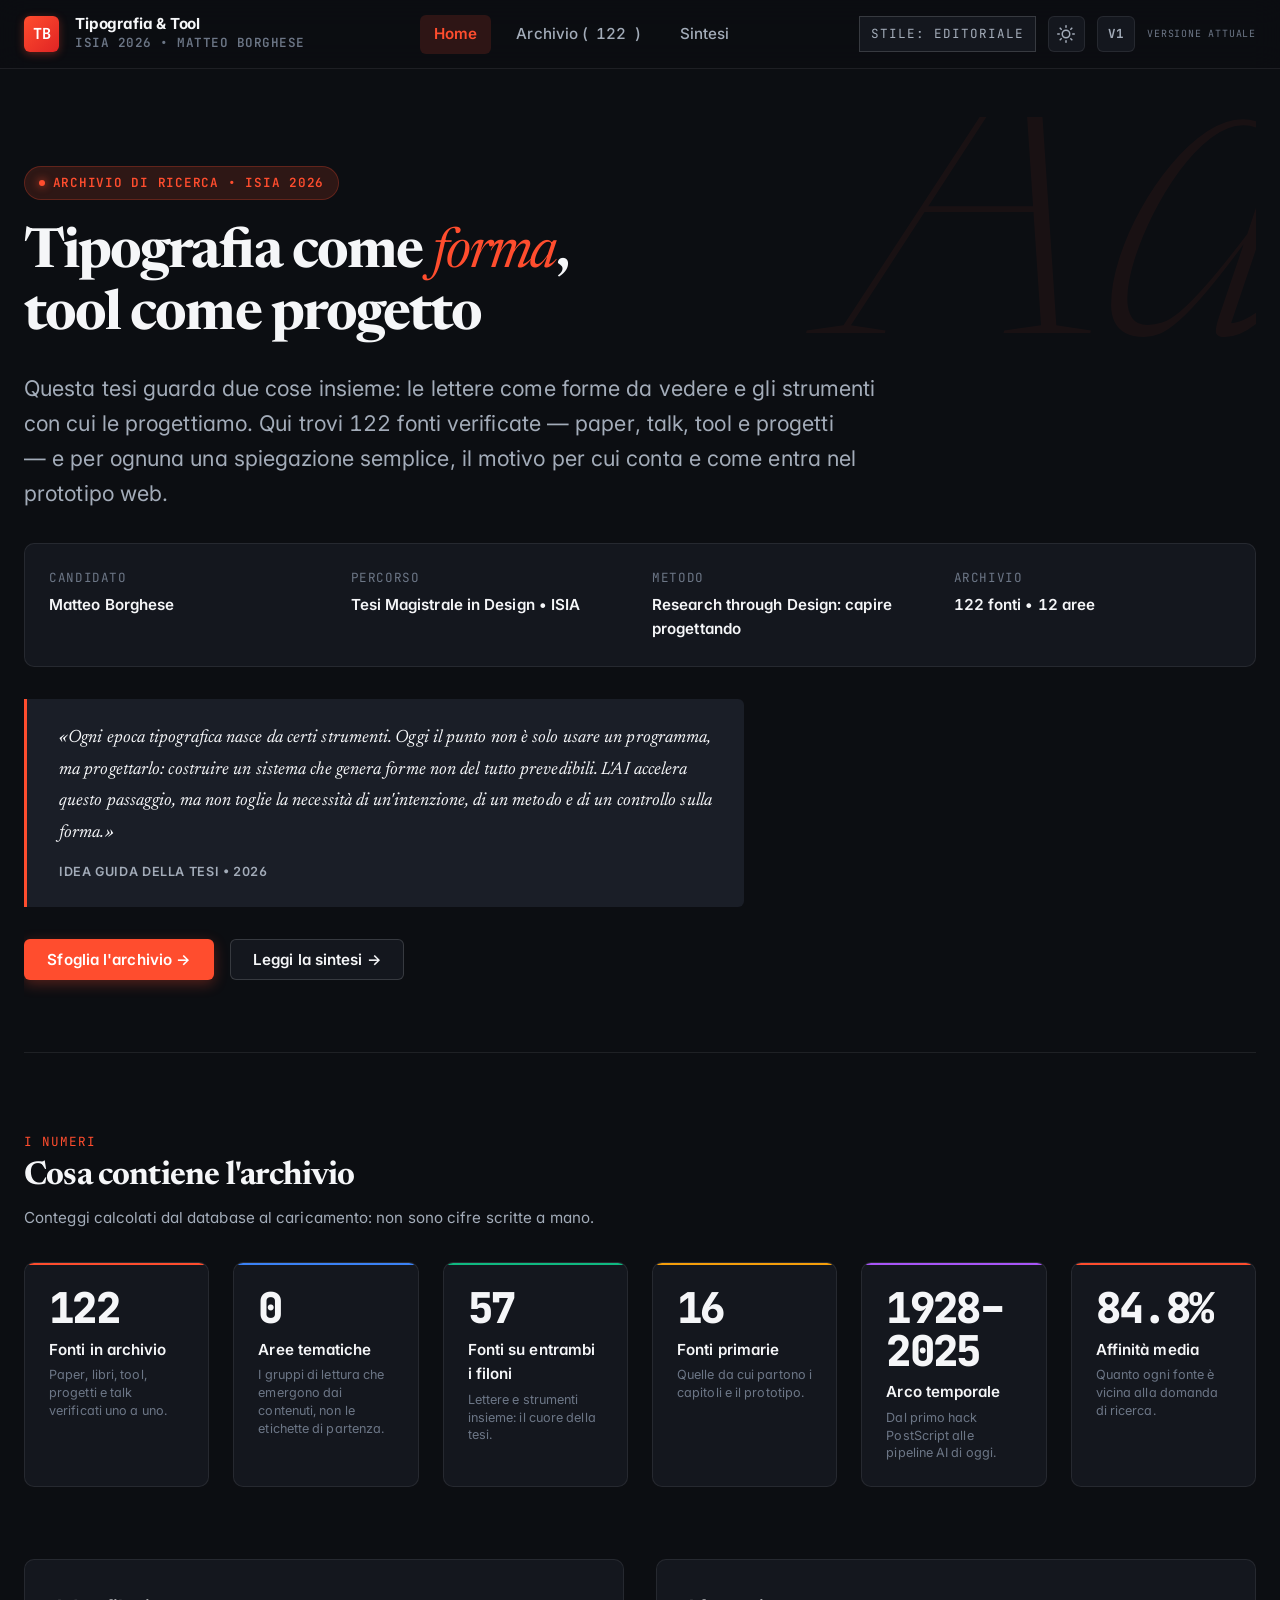
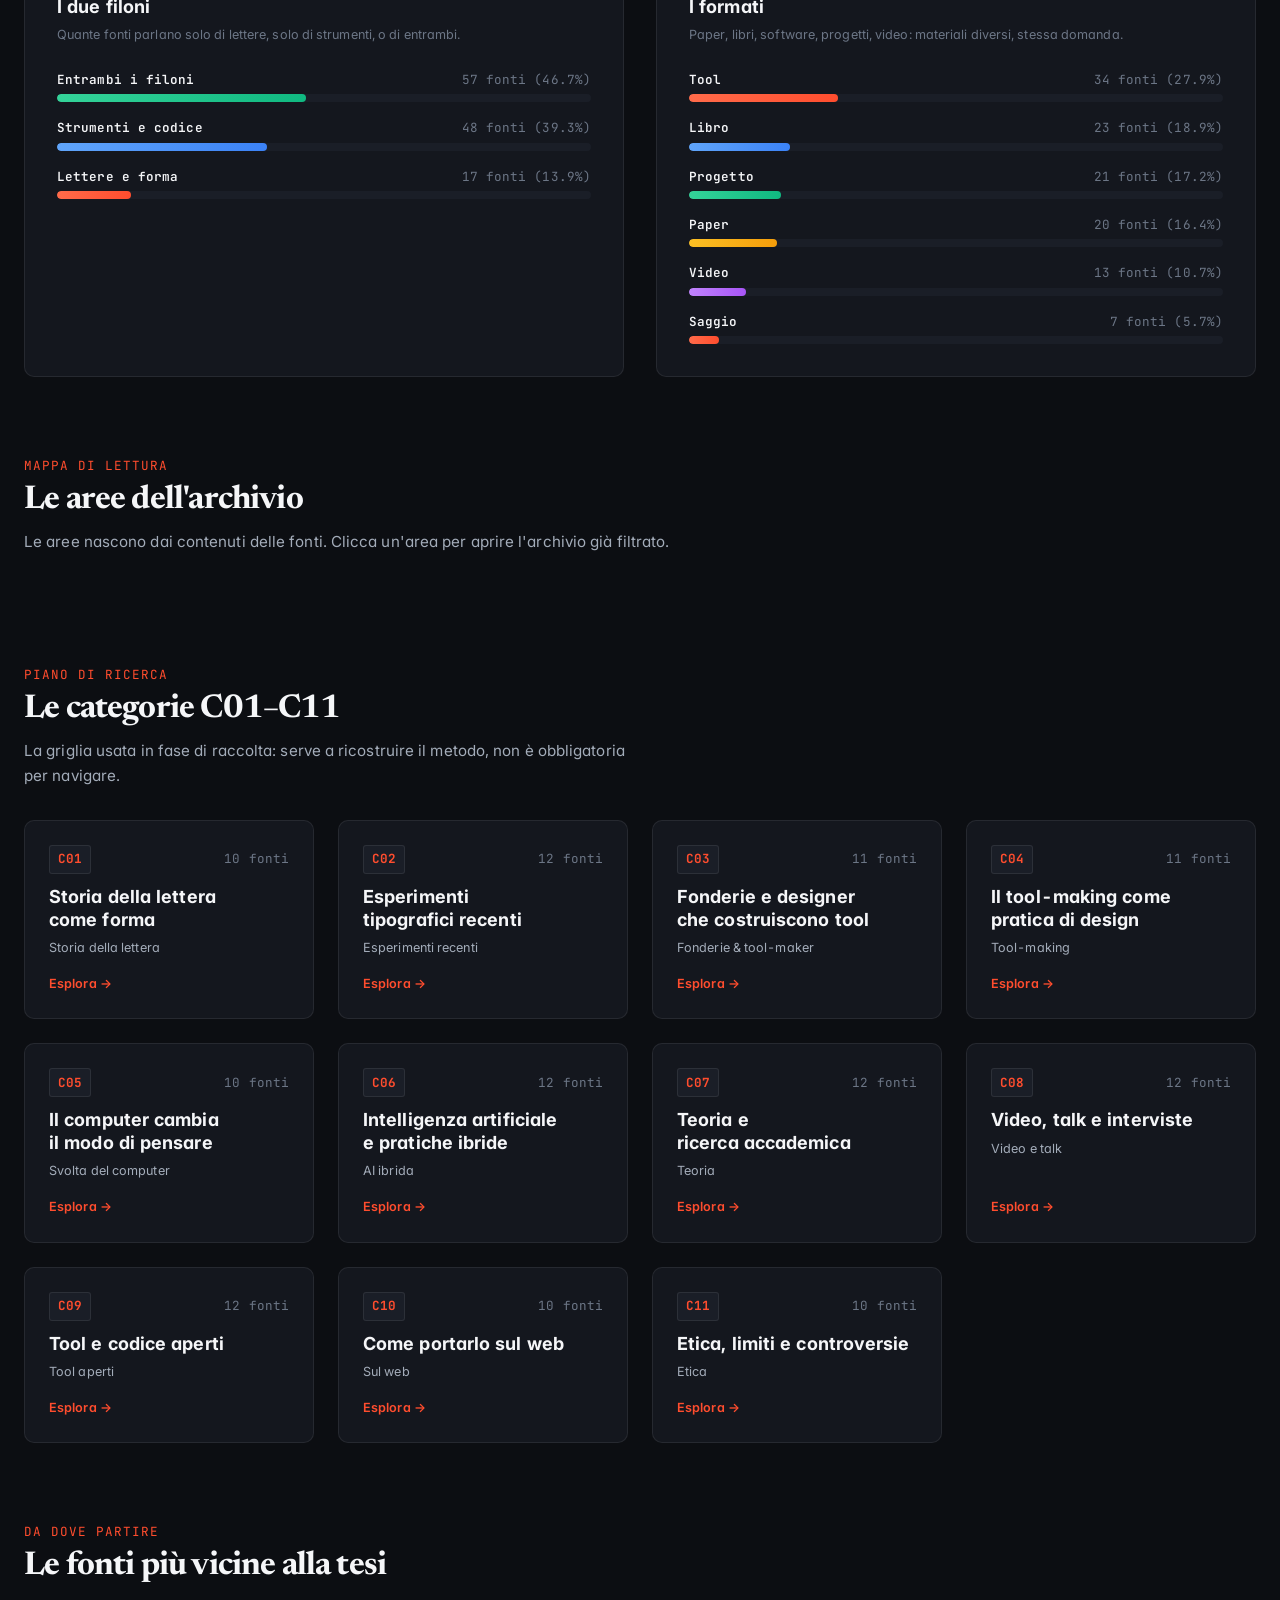
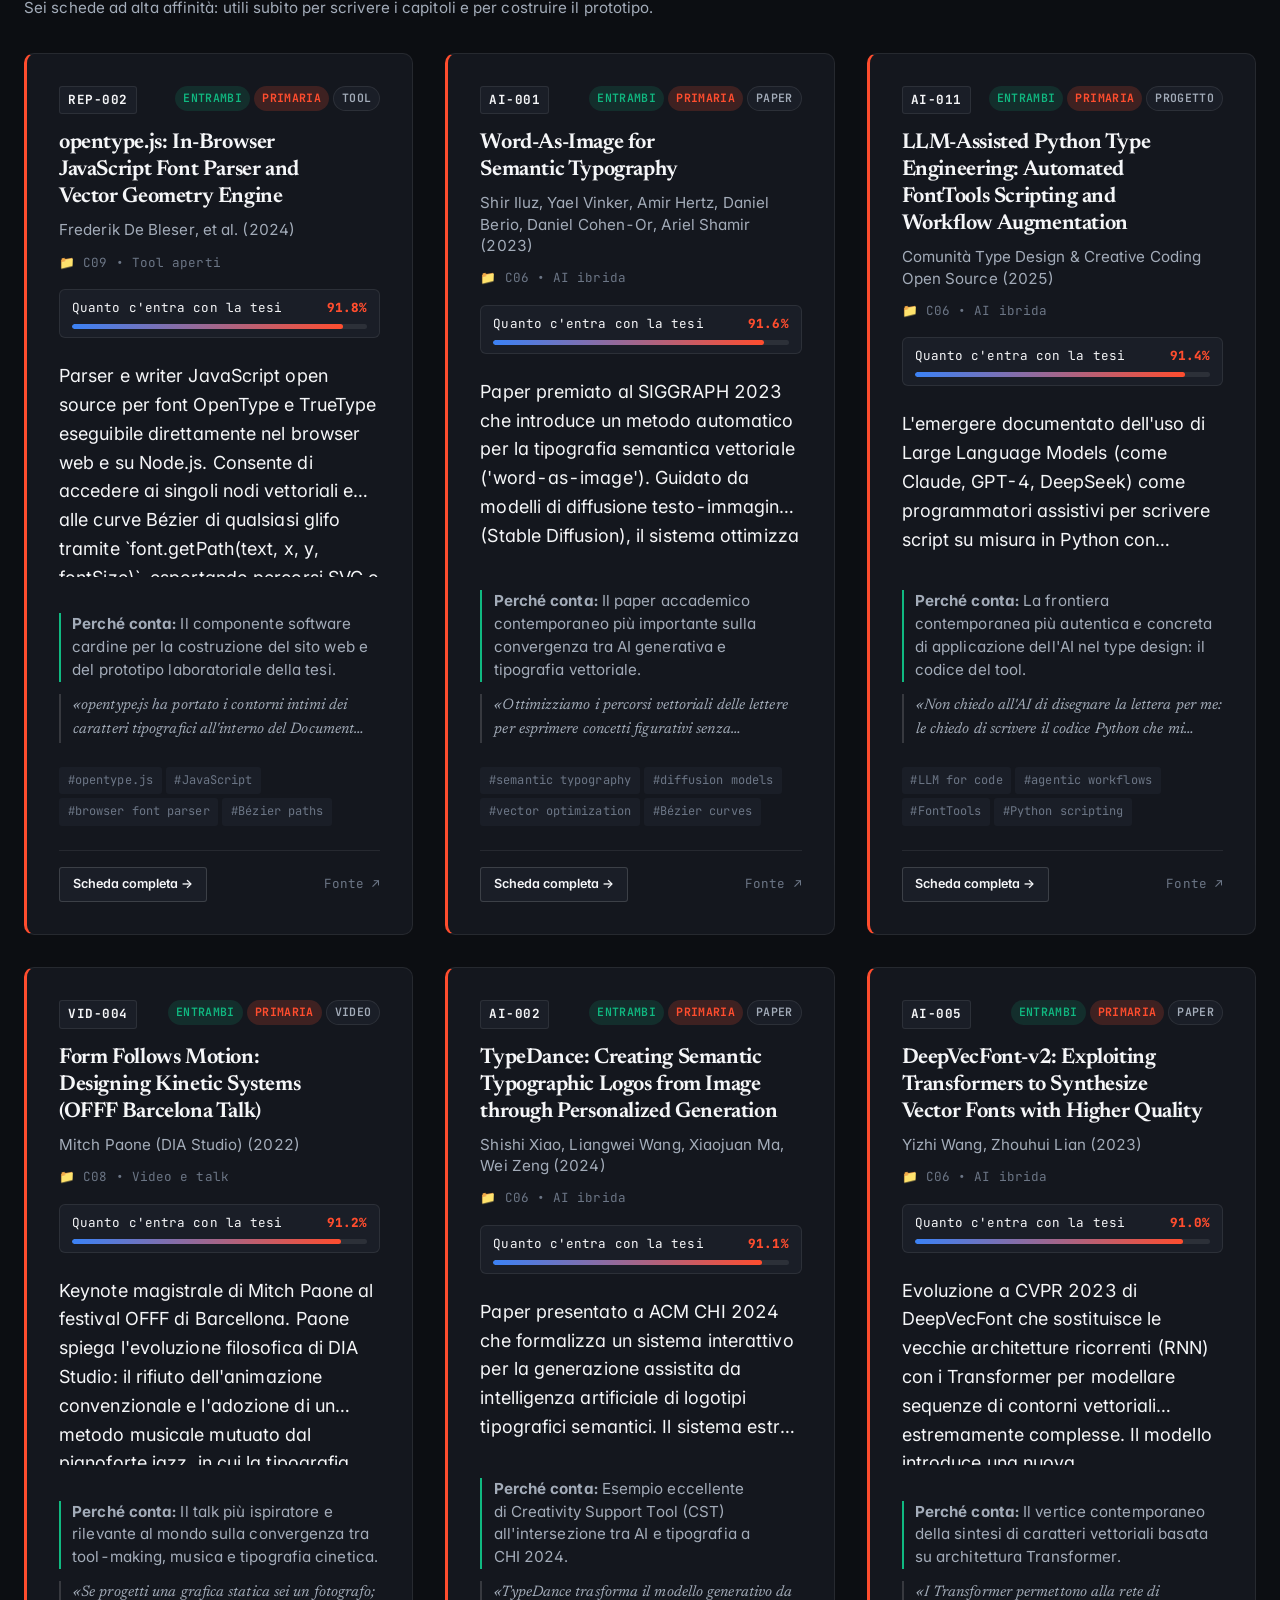
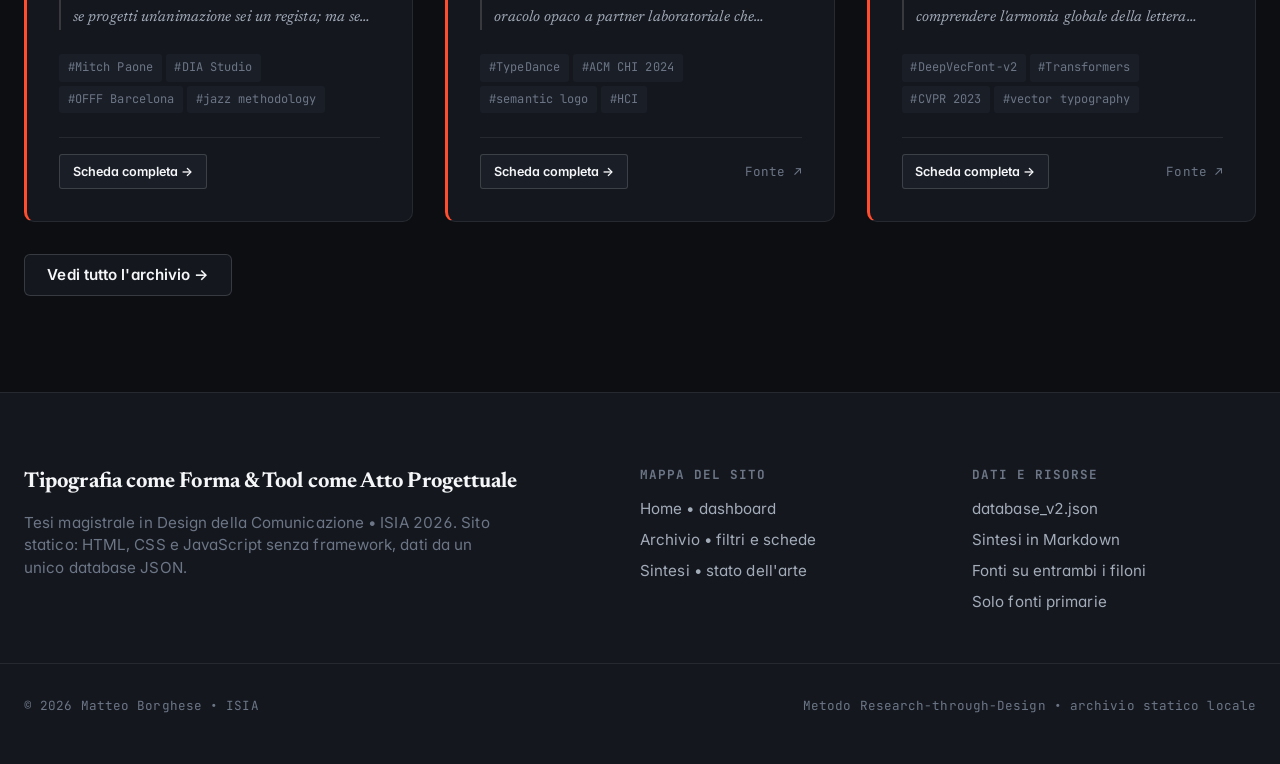
==== commit 830a6e82: "AGG" ====
--- a/index.html
+++ b/index.html
@@ -186,7 +186,7 @@
       <span>Metodo Research-through-Design • archivio statico locale</span>
     </div>
   </footer>
-
+<script src="version-switch.js"></script>
   <script src="app.js"></script>
   <script src="swiss-switch.js"></script>
 </body>
